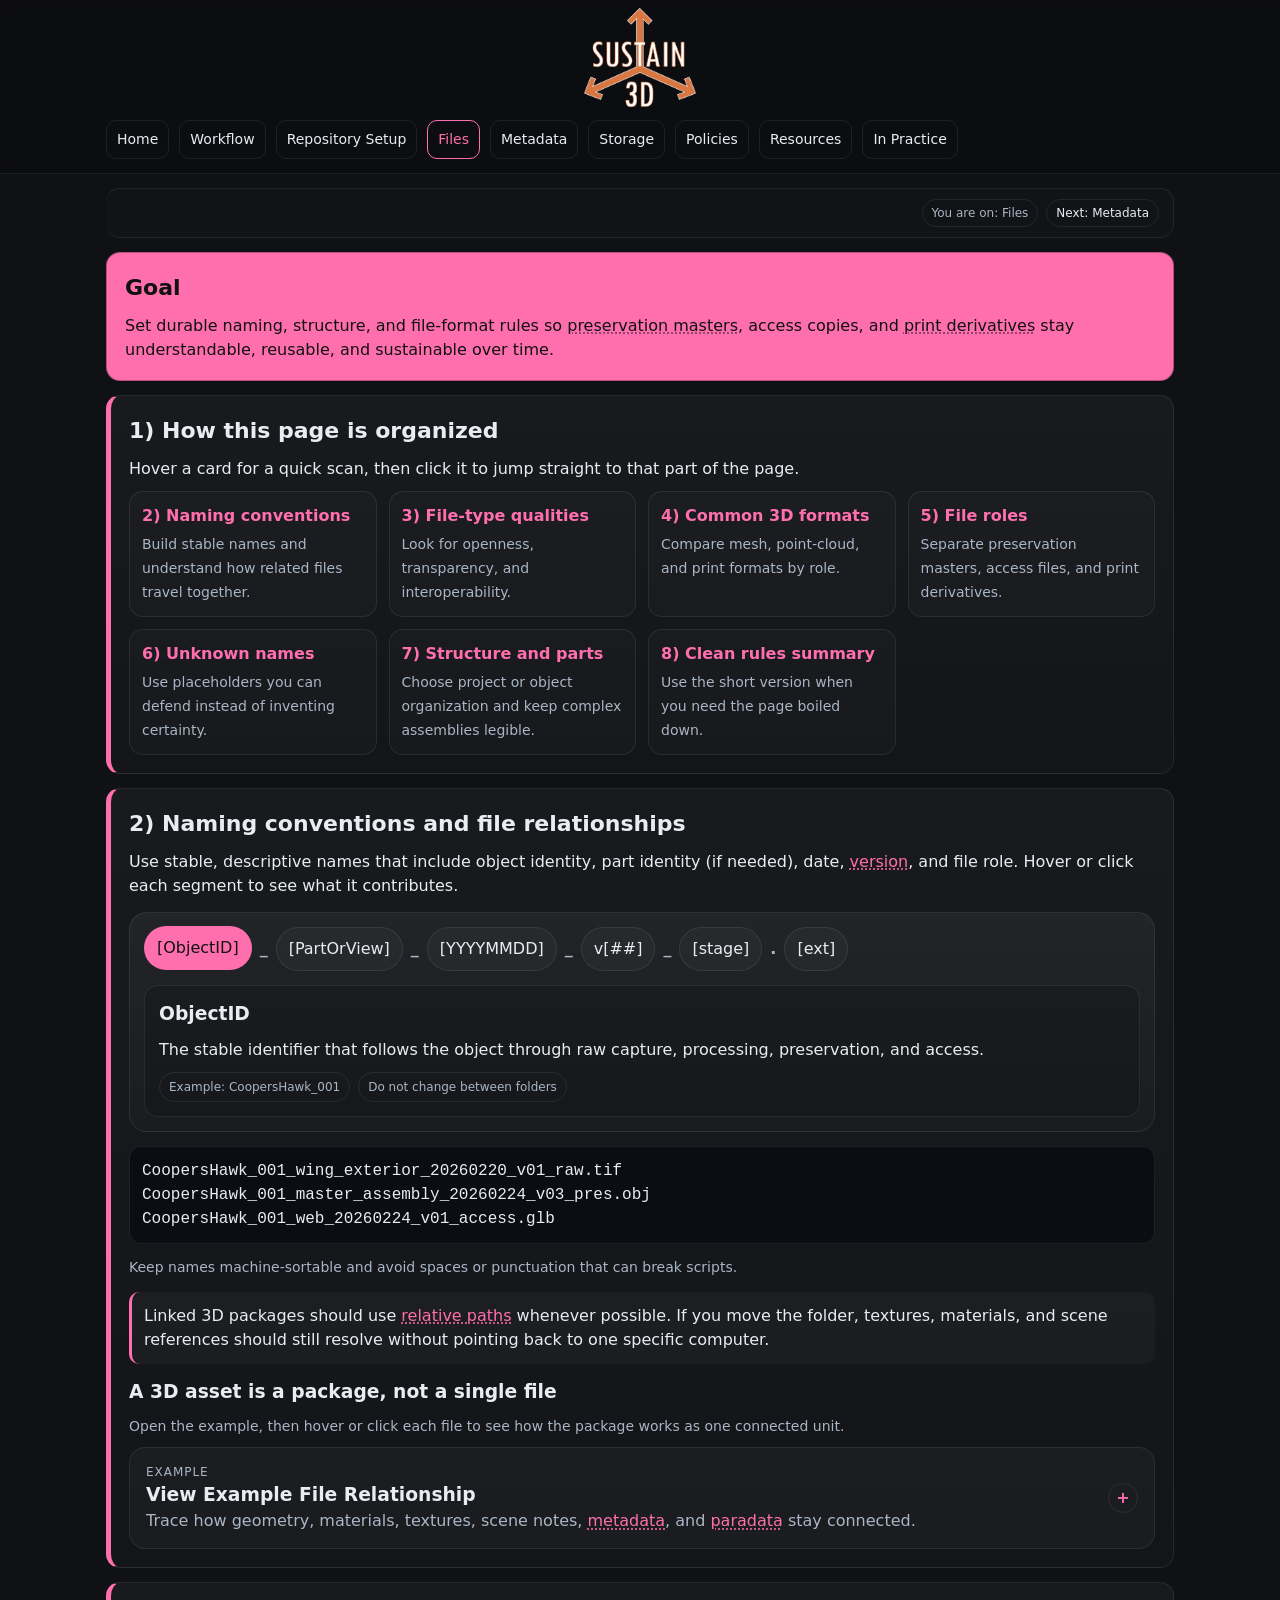
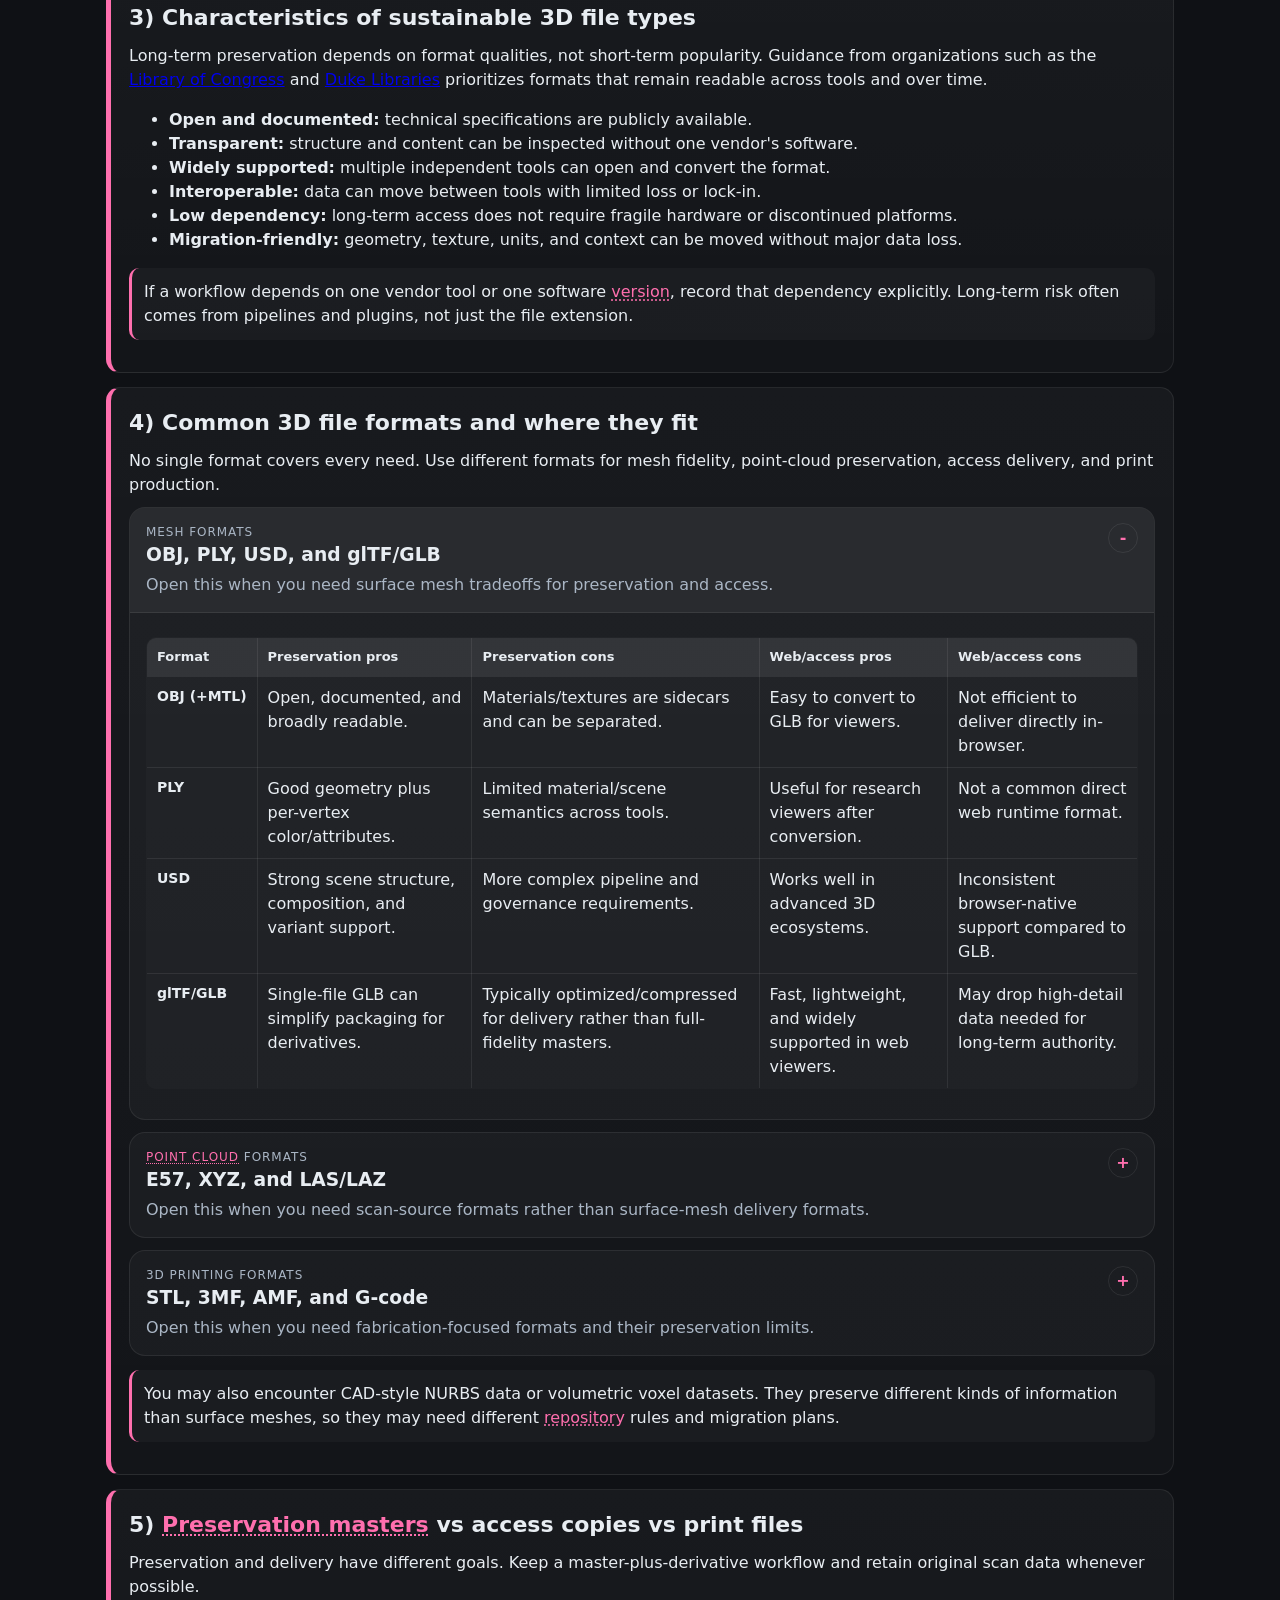
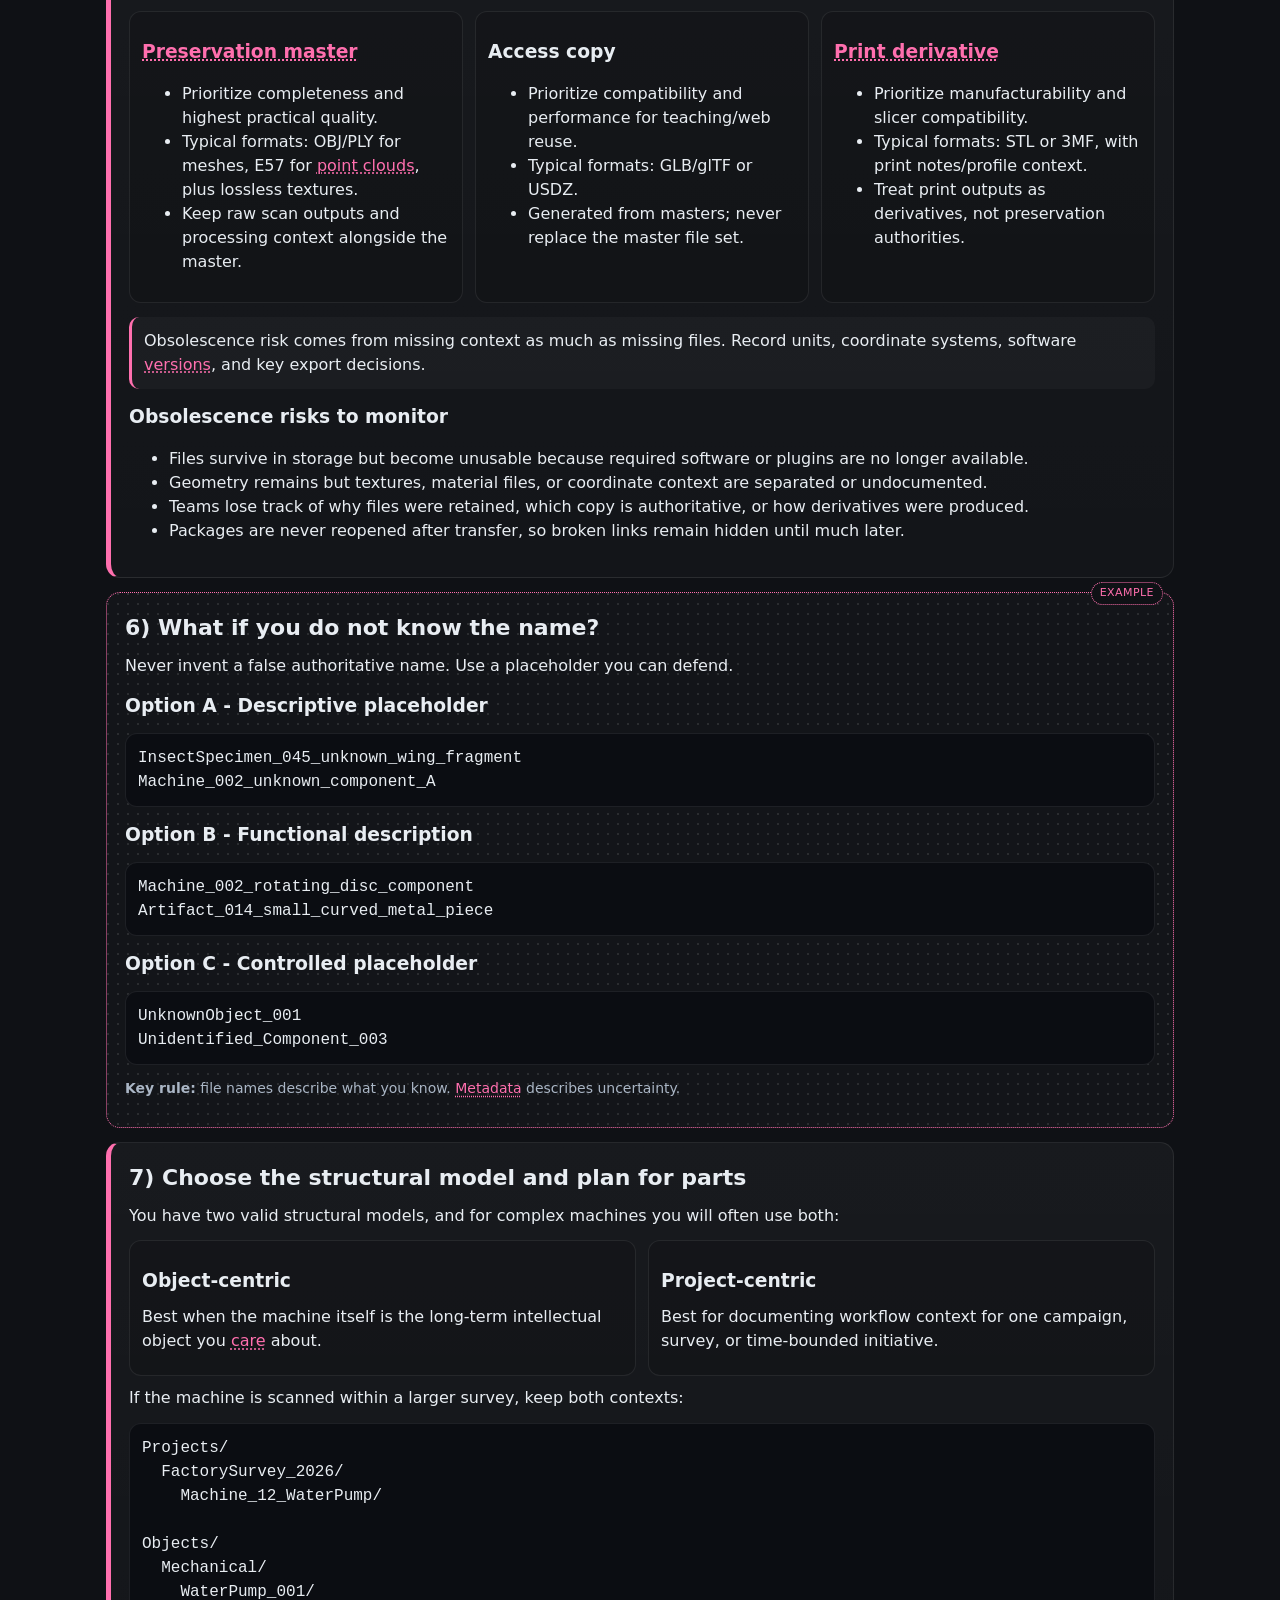
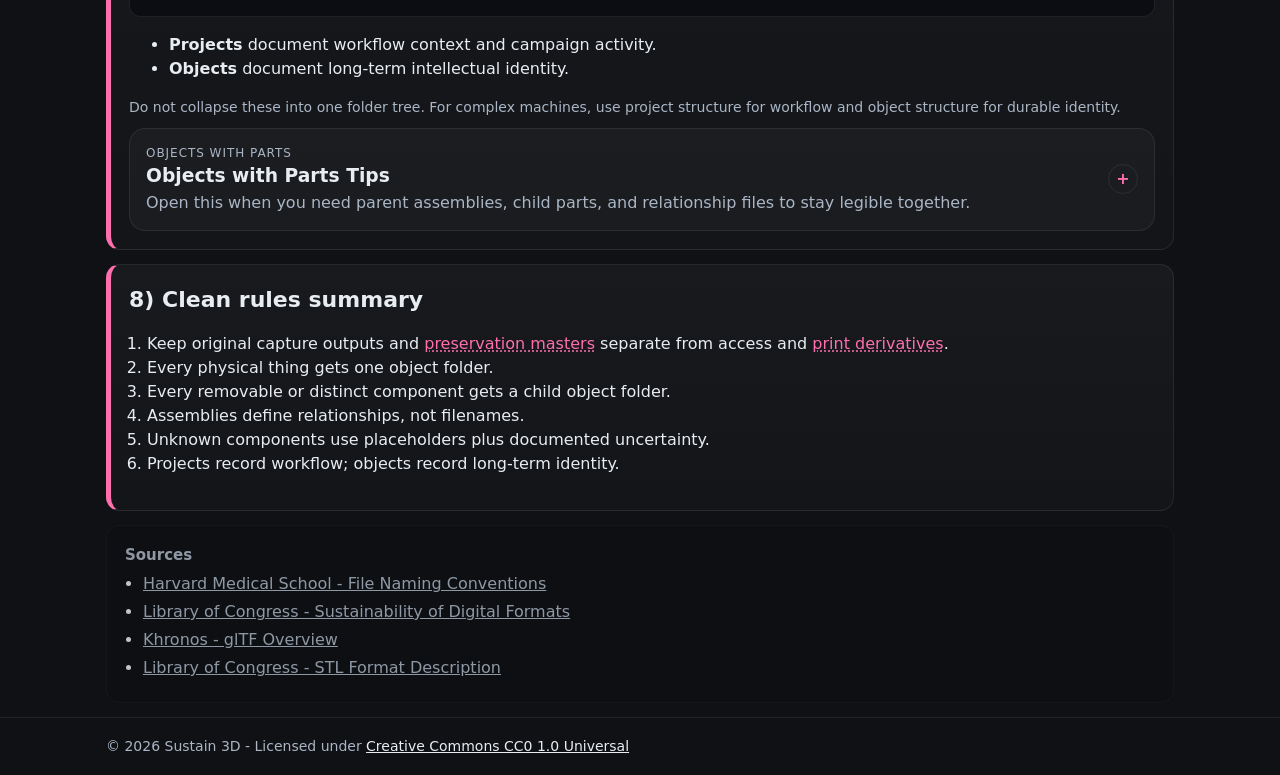
==== docs/files.html @ 25305544 "Add initial docs site, assets, and styles Add an initial documentation site for Sustain 3D under doc" ====
<!doctype html>
<html lang="en">
<head>
  <meta charset="utf-8" />
  <meta name="viewport" content="width=device-width,initial-scale=1" />
  <title>Sustain 3D - Files</title>
  <meta name="description" content="File management practices for sustainable 3D repositories." />
  <link rel="icon" href="./assets/Sustain3d_logoSmall.ico" type="image/x-icon">
  <link rel="stylesheet" href="./css/style.css">
</head>

<body class="page-files">
  <div id="site-header"></div>

  <main class="wrap">
    <section class="card start-here">
      <div class="next">
        <span class="chip">You are on: Files</span>
        <a class="chip chip-link" href="./metadata.html">Next: Metadata</a>
      </div>
    </section>

    <section class="card flow-banner goal-banner">
      <h2>Goal</h2>
      <p>Set durable naming, structure, and file-format rules so preservation masters, access copies, and print derivatives stay understandable, reusable, and sustainable over time.</p>
    </section>

    <section class="card area">
      <h2>1) How this page is organized</h2>
      <p>Hover a card for a quick scan, then click it to jump straight to that part of the page.</p>
      <div class="section-jump-grid">
        <a class="section-jump" href="#naming"><strong>2) Naming conventions</strong><span>Build stable names and understand how related files travel together.</span></a>
        <a class="section-jump" href="#file-types"><strong>3) File-type qualities</strong><span>Look for openness, transparency, and interoperability.</span></a>
        <a class="section-jump" href="#formats"><strong>4) Common 3D formats</strong><span>Compare mesh, point-cloud, and print formats by role.</span></a>
        <a class="section-jump" href="#roles"><strong>5) File roles</strong><span>Separate preservation masters, access files, and print derivatives.</span></a>
        <a class="section-jump" href="#unknown-names"><strong>6) Unknown names</strong><span>Use placeholders you can defend instead of inventing certainty.</span></a>
        <a class="section-jump" href="#project-vs-object"><strong>7) Structure and parts</strong><span>Choose project or object organization and keep complex assemblies legible.</span></a>
        <a class="section-jump" href="#rules"><strong>8) Clean rules summary</strong><span>Use the short version when you need the page boiled down.</span></a>
      </div>
    </section>

    <section class="card area">
      <h2 id="naming">2) Naming conventions and file relationships</h2>
      <p>Use stable, descriptive names that include object identity, part identity (if needed), date, version, and file role. Hover or click each segment to see what it contributes.</p>

      <div class="explainer" data-explainer="filename-pattern">
        <div class="explainer-pattern" aria-label="Interactive file naming pattern">
          <button type="button" class="explainer-token" data-explainer-target="object-id">[ObjectID]</button>
          <span class="explainer-sep">_</span>
          <button type="button" class="explainer-token" data-explainer-target="part-or-view">[PartOrView]</button>
          <span class="explainer-sep">_</span>
          <button type="button" class="explainer-token" data-explainer-target="date-stamp">[YYYYMMDD]</button>
          <span class="explainer-sep">_</span>
          <button type="button" class="explainer-token" data-explainer-target="version-token">v[##]</button>
          <span class="explainer-sep">_</span>
          <button type="button" class="explainer-token" data-explainer-target="stage-token">[stage]</button>
          <span class="explainer-sep">.</span>
          <button type="button" class="explainer-token" data-explainer-target="extension-token">[ext]</button>
        </div>

        <div class="explainer-panels">
          <article class="explainer-panel" data-explainer-panel="object-id">
            <h3>ObjectID</h3>
            <p>The stable identifier that follows the object through raw capture, processing, preservation, and access.</p>
            <div class="explainer-meta">
              <span class="meta-chip">Example: CoopersHawk_001</span>
              <span class="meta-chip">Do not change between folders</span>
            </div>
          </article>
          <article class="explainer-panel" data-explainer-panel="part-or-view">
            <h3>PartOrView</h3>
            <p>Use this slot for a part code, assembly name, or capture/view description so users know what this file actually represents.</p>
            <div class="explainer-meta">
              <span class="meta-chip">Examples: P01_Wing, master_assembly, underside</span>
            </div>
          </article>
          <article class="explainer-panel" data-explainer-panel="date-stamp">
            <h3>YYYYMMDD</h3>
            <p>A machine-sortable date shows when the file version was created and helps distinguish milestones without relying on memory.</p>
            <div class="explainer-meta">
              <span class="meta-chip">Example: 20260224</span>
            </div>
          </article>
          <article class="explainer-panel" data-explainer-panel="version-token">
            <h3>v[##]</h3>
            <p>The version number marks a discrete saved state. Keep the numbering simple and sequential so later files sort in order.</p>
            <div class="explainer-meta">
              <span class="meta-chip">Examples: v01, v02, v03</span>
            </div>
          </article>
          <article class="explainer-panel" data-explainer-panel="stage-token">
            <h3>stage</h3>
            <p>This tells people the file role at a glance: raw capture, preservation master, access copy, print derivative, or another local stage you document.</p>
            <div class="explainer-meta">
              <span class="meta-chip">Examples: raw, pres, access, print</span>
            </div>
          </article>
          <article class="explainer-panel" data-explainer-panel="extension-token">
            <h3>ext</h3>
            <p>The extension names the actual format and signals likely dependencies. It matters because one stage can exist in multiple formats with different preservation value.</p>
            <div class="explainer-meta">
              <span class="meta-chip">Examples: obj, glb, e57, tif</span>
            </div>
          </article>
        </div>
      </div>

      <pre class="codeblock"><code>CoopersHawk_001_wing_exterior_20260220_v01_raw.tif
CoopersHawk_001_master_assembly_20260224_v03_pres.obj
CoopersHawk_001_web_20260224_v01_access.glb
</code></pre>
      <p class="note">Keep names machine-sortable and avoid spaces or punctuation that can break scripts.</p>

      <div class="callout">
        Linked 3D packages should use relative paths whenever possible. If you move the folder, textures, materials, and scene references should still resolve without pointing back to one specific computer.
      </div>

      <h3>A 3D asset is a package, not a single file</h3>
      <p class="note">Open the example, then hover or click each file to see how the package works as one connected unit.</p>

      <details class="reveal-card compact-reveal">
        <summary class="reveal-summary">
          <div>
            <p class="summary-kicker">Example</p>
            <h3>View Example File Relationship</h3>
            <p>Trace how geometry, materials, textures, scene notes, metadata, and paradata stay connected.</p>
          </div>
        </summary>
        <div class="reveal-body">
      <p>The thesis treats 3D data as a compound object. Below are the pieces that may need to travel together:</p>

      <div class="explainer asset-explainer" data-explainer="asset-package">
        <div class="asset-pack" aria-label="Interactive 3D asset package">
          <button type="button" class="asset-piece" data-explainer-target="asset-geometry"><strong>.OBJ</strong><span>Geometry mesh</span></button>
          <button type="button" class="asset-piece" data-explainer-target="asset-textures"><strong>.tiif</strong><span>Texture image</span></button>
          <button type="button" class="asset-piece" data-explainer-target="asset-materials"><strong>.mtl</strong><span>Material links</span></button>
          <button type="button" class="asset-piece" data-explainer-target="asset-scene"><strong>.json</strong><span>Scene or assembly data</span></button>
          <button type="button" class="asset-piece" data-explainer-target="asset-metadata"><strong>Metadata.txt</strong><span>Object metadata</span></button>
          <button type="button" class="asset-piece" data-explainer-target="asset-paradata"><strong>paradata.txt</strong><span>Process notes</span></button>
        </div>

        <div class="explainer-panels">
          <article class="explainer-panel" data-explainer-panel="asset-geometry">
            <h3>Geometry mesh</h3>
            <p><strong>CoopersHawk_001_master_assembly_v03.obj</strong> holds the specimen's form. It is the core file, but it still depends on the rest of the package to represent the model completely.</p>
          </article>
          <article class="explainer-panel" data-explainer-panel="asset-textures">
            <h3>Texture image</h3>
            <p><strong>CoopersHawk_001_feather_diffuse.tif</strong> carries color and surface detail. If it gets separated from the mesh and material file, the model may open with the right shape but the wrong appearance.</p>
          </article>
          <article class="explainer-panel" data-explainer-panel="asset-materials">
            <h3>Material links</h3>
            <p><strong>CoopersHawk_001_master_assembly_v03.mtl</strong> tells software which textures belong on which surfaces and how the geometry should be rendered.</p>
          </article>
          <article class="explainer-panel" data-explainer-panel="asset-scene">
            <h3>Scene or assembly data</h3>
            <p><strong>assembly_relationships.json</strong> records relationships that do not fit neatly inside the mesh itself, such as transforms, part arrangement, or other structural context needed for reuse.</p>
          </article>
          <article class="explainer-panel" data-explainer-panel="asset-metadata">
            <h3>Object metadata</h3>
            <p><strong>CoopersHawk_001_Metadata.txt</strong> identifies the object, describes capture context, and documents which files belong together in the package.</p>
          </article>
          <article class="explainer-panel" data-explainer-panel="asset-paradata">
            <h3>Process notes</h3>
            <p><strong>CoopersHawk_001_paradata.txt</strong> explains the human decisions behind the model, such as filtering, registration, smoothing, decimation, and export choices.</p>
          </article>
        </div>
      </div>

      <pre class="codeblock"><code>CoopersHawk_001_preservation_package/
  geometry/CoopersHawk_001_master_assembly_v03.obj
  materials/CoopersHawk_001_master_assembly_v03.mtl
  textures/CoopersHawk_001_feather_diffuse.tif
  metadata/object_metadata.txt
  metadata/paradata.txt
  assembly/assembly_relationships.json
</code></pre>

      <ul>
        <li>Keep linked sidecars together as one identifiable package.</li>
        <li>Record expected directory structure and dependencies in metadata.</li>
        <li>Reopen the package in a second tool after moving it to confirm links still resolve.</li>
      </ul>
        </div>
      </details>
    </section>

    <section class="card area">
      <h2 id="file-types">3) Characteristics of sustainable 3D file types</h2>
      <p>
        Long-term preservation depends on format qualities, not short-term popularity. Guidance from organizations such as the
        <a href="https://www.loc.gov/preservation/digital/formats/sustain/sustain.shtml" target="_blank" rel="noreferrer">Library of Congress</a>
        and
        <a href="https://library.duke.edu/using/policies/recommended-file-formats-digital-preservation" target="_blank" rel="noreferrer">Duke Libraries</a>
        prioritizes formats that remain readable across tools and over time.
      </p>
      <ul>
        <li><strong>Open and documented:</strong> technical specifications are publicly available.</li>
        <li><strong>Transparent:</strong> structure and content can be inspected without one vendor's software.</li>
        <li><strong>Widely supported:</strong> multiple independent tools can open and convert the format.</li>
        <li><strong>Interoperable:</strong> data can move between tools with limited loss or lock-in.</li>
        <li><strong>Low dependency:</strong> long-term access does not require fragile hardware or discontinued platforms.</li>
        <li><strong>Migration-friendly:</strong> geometry, texture, units, and context can be moved without major data loss.</li>
      </ul>
      <div class="callout">
        If a workflow depends on one vendor tool or one software version, record that dependency explicitly. Long-term risk often comes from pipelines and plugins, not just the file extension.
      </div>
    </section>

    <section class="card area">
      <h2 id="formats">4) Common 3D file formats and where they fit</h2>
      <p>No single format covers every need. Use different formats for mesh fidelity, point-cloud preservation, access delivery, and print production.</p>
      <div class="reveal-stack">
        <details class="reveal-card" open>
          <summary class="reveal-summary">
            <div>
              <p class="summary-kicker">Mesh formats</p>
              <h3>OBJ, PLY, USD, and glTF/GLB</h3>
              <p>Open this when you need surface mesh tradeoffs for preservation and access.</p>
            </div>
          </summary>
          <div class="reveal-body">
            <div class="format-table-wrap">
              <table class="format-table">
                <thead>
                  <tr>
                    <th scope="col">Format</th>
                    <th scope="col">Preservation pros</th>
                    <th scope="col">Preservation cons</th>
                    <th scope="col">Web/access pros</th>
                    <th scope="col">Web/access cons</th>
                  </tr>
                </thead>
                <tbody>
                  <tr>
                    <th scope="row">OBJ (+MTL)</th>
                    <td>Open, documented, and broadly readable.</td>
                    <td>Materials/textures are sidecars and can be separated.</td>
                    <td>Easy to convert to GLB for viewers.</td>
                    <td>Not efficient to deliver directly in-browser.</td>
                  </tr>
                  <tr>
                    <th scope="row">PLY</th>
                    <td>Good geometry plus per-vertex color/attributes.</td>
                    <td>Limited material/scene semantics across tools.</td>
                    <td>Useful for research viewers after conversion.</td>
                    <td>Not a common direct web runtime format.</td>
                  </tr>
                  <tr>
                    <th scope="row">USD</th>
                    <td>Strong scene structure, composition, and variant support.</td>
                    <td>More complex pipeline and governance requirements.</td>
                    <td>Works well in advanced 3D ecosystems.</td>
                    <td>Inconsistent browser-native support compared to GLB.</td>
                  </tr>
                  <tr>
                    <th scope="row">glTF/GLB</th>
                    <td>Single-file GLB can simplify packaging for derivatives.</td>
                    <td>Typically optimized/compressed for delivery rather than full-fidelity masters.</td>
                    <td>Fast, lightweight, and widely supported in web viewers.</td>
                    <td>May drop high-detail data needed for long-term authority.</td>
                  </tr>
                </tbody>
              </table>
            </div>
          </div>
        </details>

        <details class="reveal-card">
          <summary class="reveal-summary">
            <div>
              <p class="summary-kicker">Point cloud formats</p>
              <h3>E57, XYZ, and LAS/LAZ</h3>
              <p>Open this when you need scan-source formats rather than surface-mesh delivery formats.</p>
            </div>
          </summary>
          <div class="reveal-body">
            <div class="format-table-wrap">
              <table class="format-table">
                <thead>
                  <tr>
                    <th scope="col">Format</th>
                    <th scope="col">Preservation pros</th>
                    <th scope="col">Preservation cons</th>
                    <th scope="col">Web/access pros</th>
                    <th scope="col">Web/access cons</th>
                  </tr>
                </thead>
                <tbody>
                  <tr>
                    <th scope="row">E57</th>
                    <td>Open and suited for LiDAR/scan retention with scan metadata.</td>
                    <td>Harder for non-specialist teams to inspect manually.</td>
                    <td>Reliable source for creating web-ready derivatives.</td>
                    <td>Rarely served directly in browser viewers.</td>
                  </tr>
                  <tr>
                    <th scope="row">XYZ</th>
                    <td>Simple, transparent coordinate export.</td>
                    <td>Minimal metadata/context unless documented separately.</td>
                    <td>Easy import path to processing tools.</td>
                    <td>Large plain-text files are heavy for web delivery.</td>
                  </tr>
                  <tr>
                    <th scope="row">LAS/LAZ</th>
                    <td>Standardized point-cloud schema with optional compression (LAZ).</td>
                    <td>Field consistency can vary by producer workflow.</td>
                    <td>Common input for tiled/streamed point-cloud services.</td>
                    <td>Often requires preprocessing before public viewing.</td>
                  </tr>
                </tbody>
              </table>
            </div>
          </div>
        </details>

        <details class="reveal-card">
          <summary class="reveal-summary">
            <div>
              <p class="summary-kicker">3D printing formats</p>
              <h3>STL, 3MF, AMF, and G-code</h3>
              <p>Open this when you need fabrication-focused formats and their preservation limits.</p>
            </div>
          </summary>
          <div class="reveal-body">
            <div class="format-table-wrap">
              <table class="format-table">
                <thead>
                  <tr>
                    <th scope="col">Format</th>
                    <th scope="col">Preservation pros</th>
                    <th scope="col">Preservation cons</th>
                    <th scope="col">Web/access pros</th>
                    <th scope="col">Web/access cons</th>
                  </tr>
                </thead>
                <tbody>
                  <tr>
                    <th scope="row">STL</th>
                    <td>Very widely supported for fabrication workflows.</td>
                    <td>Geometry only (no color, units, materials, or provenance).</td>
                    <td>Easy to preview after conversion in many tools.</td>
                    <td>Weak direct web accessibility and no rich context.</td>
                  </tr>
                  <tr>
                    <th scope="row">3MF</th>
                    <td>Package can include units, materials, and print settings.</td>
                    <td>Preservation quality depends on slicer/vendor feature compatibility.</td>
                    <td>Better contextual print data than STL.</td>
                    <td>Not a standard browser delivery format.</td>
                  </tr>
                  <tr>
                    <th scope="row">AMF</th>
                    <td>Designed to represent richer print semantics than STL.</td>
                    <td>Lower real-world adoption and tool support.</td>
                    <td>Can preserve more manufacturing context when supported.</td>
                    <td>Limited interoperability for public access workflows.</td>
                  </tr>
                  <tr>
                    <th scope="row">G-code</th>
                    <td>Captures machine-ready print instructions for specific jobs.</td>
                    <td>Device/profile dependent and not a reusable master geometry format.</td>
                    <td>Useful for documenting print execution.</td>
                    <td>Not suitable as a general public 3D access format.</td>
                  </tr>
                </tbody>
              </table>
            </div>
          </div>
        </details>
      </div>

      <div class="callout">
        You may also encounter CAD-style NURBS data or volumetric voxel datasets. They preserve different kinds of information than surface meshes, so they may need different repository rules and migration plans.
      </div>
    </section>

    <section class="card area">
      <h2 id="roles">5) Preservation masters vs access copies vs print files</h2>
      <p>Preservation and delivery have different goals. Keep a master-plus-derivative workflow and retain original scan data whenever possible.</p>
      <div class="tier">
        <article class="tier-col">
          <h3>Preservation master</h3>
          <ul>
            <li>Prioritize completeness and highest practical quality.</li>
            <li>Typical formats: OBJ/PLY for meshes, E57 for point clouds, plus lossless textures.</li>
            <li>Keep raw scan outputs and processing context alongside the master.</li>
          </ul>
        </article>
        <article class="tier-col">
          <h3>Access copy</h3>
          <ul>
            <li>Prioritize compatibility and performance for teaching/web reuse.</li>
            <li>Typical formats: GLB/glTF or USDZ.</li>
            <li>Generated from masters; never replace the master file set.</li>
          </ul>
        </article>
        <article class="tier-col">
          <h3>Print derivative</h3>
          <ul>
            <li>Prioritize manufacturability and slicer compatibility.</li>
            <li>Typical formats: STL or 3MF, with print notes/profile context.</li>
            <li>Treat print outputs as derivatives, not preservation authorities.</li>
          </ul>
        </article>
      </div>
      <div class="callout">
        Obsolescence risk comes from missing context as much as missing files. Record units, coordinate systems, software versions, and key export decisions.
      </div>
      <h3>Obsolescence risks to monitor</h3>
      <ul>
        <li>Files survive in storage but become unusable because required software or plugins are no longer available.</li>
        <li>Geometry remains but textures, material files, or coordinate context are separated or undocumented.</li>
        <li>Teams lose track of why files were retained, which copy is authoritative, or how derivatives were produced.</li>
        <li>Packages are never reopened after transfer, so broken links remain hidden until much later.</li>
      </ul>
    </section>

    <section class="card area example-box">
      <h2 id="unknown-names">6) What if you do not know the name?</h2>
      <p>Never invent a false authoritative name. Use a placeholder you can defend.</p>
      <h3>Option A - Descriptive placeholder</h3>
      <pre class="codeblock"><code>InsectSpecimen_045_unknown_wing_fragment
Machine_002_unknown_component_A
</code></pre>
      <h3>Option B - Functional description</h3>
      <pre class="codeblock"><code>Machine_002_rotating_disc_component
Artifact_014_small_curved_metal_piece
</code></pre>
      <h3>Option C - Controlled placeholder</h3>
      <pre class="codeblock"><code>UnknownObject_001
Unidentified_Component_003
</code></pre>
      <p class="note"><strong>Key rule:</strong> file names describe what you know. Metadata describes uncertainty.</p>
    </section>

    <section class="card area" id="project-vs-object">
      <h2>7) Choose the structural model and plan for parts</h2>
      <p>You have two valid structural models, and for complex machines you will often use both:</p>
      <div class="tier">
        <article class="tier-col">
          <h3>Object-centric</h3>
          <p>Best when the machine itself is the long-term intellectual object you care about.</p>
        </article>
        <article class="tier-col">
          <h3>Project-centric</h3>
          <p>Best for documenting workflow context for one campaign, survey, or time-bounded initiative.</p>
        </article>
      </div>
      <p>If the machine is scanned within a larger survey, keep both contexts:</p>
      <pre class="codeblock"><code>Projects/
  FactorySurvey_2026/
    Machine_12_WaterPump/

Objects/
  Mechanical/
    WaterPump_001/
</code></pre>
      <ul>
        <li><strong>Projects</strong> document workflow context and campaign activity.</li>
        <li><strong>Objects</strong> document long-term intellectual identity.</li>
      </ul>
      <p class="note">Do not collapse these into one folder tree. For complex machines, use project structure for workflow and object structure for durable identity.</p>

      <details class="reveal-card compact-reveal" id="object-parts">
        <summary class="reveal-summary">
          <div>
            <p class="summary-kicker">Objects with parts</p>
            <h3>Objects with Parts Tips</h3>
            <p>Open this when you need parent assemblies, child parts, and relationship files to stay legible together.</p>
          </div>
        </summary>
        <div class="reveal-body">
          <p>If the machine is the intellectual "thing" you care about long-term, keep it as a parent object with child parts.</p>
          <pre class="codeblock"><code>Objects/
  Mechanical/
    WaterPump_001/
      assembly/
        WaterPump_001_master_assembly_v01.pres.obj
        assembly_metadata.txt
      parts/
        WP001_P01_Impeller/
        WP001_P02_Housing/
        WP001_P03_Shaft/
      documentation/
        metadata.txt
        paradata.txt
        rights_and_access.txt
</code></pre>
          <h3>Naming convention for parts</h3>
          <p>Use a consistent part code:</p>
          <pre class="codeblock"><code>WaterPump_001_P01_Impeller
WaterPump_001_P02_Housing
</code></pre>
          <p>Pattern: <code>[ParentID]_P[##]_[PartName]</code></p>
          <div class="explainer compact-explainer" data-explainer="part-pattern">
            <div class="explainer-pattern" aria-label="Interactive part naming pattern">
              <button type="button" class="explainer-token" data-explainer-target="parent-id">[ParentID]</button>
              <span class="explainer-sep">_</span>
              <button type="button" class="explainer-token" data-explainer-target="part-number">P[##]</button>
              <span class="explainer-sep">_</span>
              <button type="button" class="explainer-token" data-explainer-target="part-name">[PartName]</button>
            </div>
            <div class="explainer-panels">
              <article class="explainer-panel" data-explainer-panel="parent-id">
                <h3>ParentID</h3>
                <p>Keeps every part visibly attached to its parent object so the relationship survives outside the folder tree.</p>
              </article>
              <article class="explainer-panel" data-explainer-panel="part-number">
                <h3>P[##]</h3>
                <p>A sequential code works well when physical or assembly order matters and helps machines sort parts correctly.</p>
              </article>
              <article class="explainer-panel" data-explainer-panel="part-name">
                <h3>PartName</h3>
                <p>Use a human-readable label for quick recognition. Keep it descriptive enough that people can identify the component without opening the file.</p>
              </article>
            </div>
          </div>
          <ul>
            <li>If order matters physically, use sequential numbering.</li>
            <li>If order does not matter, use functional labels.</li>
          </ul>

          <h3>Representing how parts fit together</h3>
          <p>File structure alone is not enough. You need structural hierarchy, assembly metadata, and relationship documentation.</p>
          <h4>A) Assembly folder in parent object</h4>
          <pre class="codeblock"><code>assembly/
  WaterPump_001_master_assembly_v01.pres.obj
  assembly_relationships.json
</code></pre>
          <h4>B) Relationship metadata (recommended)</h4>
          <pre class="codeblock"><code>{
  "parent_object": "WaterPump_001",
  "parts": [
    {
      "id": "WP001_P01_Impeller",
      "connects_to": "WP001_P03_Shaft",
      "connection_type": "rotational_fit",
      "alignment_reference": "central_axis"
    },
    {
      "id": "WP001_P02_Housing",
      "contains": "WP001_P01_Impeller",
      "connection_type": "enclosure"
    }
  ]
}
</code></pre>
          <h4>C) Cross-reference inside each part metadata</h4>
          <pre class="codeblock"><code>parent_object: WaterPump_001
part_number: P01
assembly_position: internal rotating component
fits_with: WP001_P03_Shaft
</code></pre>
          <p class="note">This creates bidirectional traceability between parent assembly records and child part records.</p>
        </div>
      </details>
    </section>

    <section class="card area">
      <h2 id="rules">8) Clean rules summary</h2>
      <ol class="steps">
        <li>Keep original capture outputs and preservation masters separate from access and print derivatives.</li>
        <li>Every physical thing gets one object folder.</li>
        <li>Every removable or distinct component gets a child object folder.</li>
        <li>Assemblies define relationships, not filenames.</li>
        <li>Unknown components use placeholders plus documented uncertainty.</li>
        <li>Projects record workflow; objects record long-term identity.</li>
      </ol>
    </section>
  </main>

  <div id="site-footer"></div>
  <script src="./js/loadHeader.js"></script>
</body>
</html>
---- docs/css/style.css ----
:root {
  --bg: #0f1115;
  --card: #151a22;
  --text: #e8edf2;
  --muted: #aab6c5;
  --accent: #ff8a3d;
  --border: rgba(255,255,255,.08);

  --home: #d97742;
  --workflow: #ffd166;
  --repo: #9b7bff;
  --files: #ff6fae;
  --metadata: #4ea8de;
  --storage: #66d19e;
  --policies: #ff6b6b;
  --resources: #b8895a;
  --practice: #c8c2b2;
}

html { scroll-behavior: smooth; }

* { box-sizing: border-box; }

[id] { scroll-margin-top: 110px; }

body {
  margin: 0;
  font-family: system-ui, -apple-system, Segoe UI, Roboto, Arial, sans-serif;
  background: var(--bg);
  color: var(--text);
  line-height: 1.5;
}

.wrap { max-width: 1100px; margin: 0 auto; padding: 0 16px; }

header {
  border-bottom: 1px solid var(--border);
  background: rgba(0,0,0,.2);
  position: sticky;
  top: 0;
  backdrop-filter: blur(8px);
  z-index: 30;
}

.header-row { display: flex; gap: 14px; align-items: center; justify-content: center; padding: 8px 0 4px; }
.brand-home { display: inline-flex; align-items: center; line-height: 0; text-decoration: none; }
.logo { height: clamp(72px, 9vw, 108px); width: auto; max-width: 100%; object-fit: contain; display: block; }
h1 { margin: 0; font-size: 20px; }
header h1 { color: #fff; }
header p { margin: 2px 0 0; color: #d5dde7; font-size: 14px; }

nav { display: flex; flex-wrap: wrap; gap: 10px; padding: 0 0 14px; }
nav a {
  color: var(--text);
  text-decoration: none;
  padding: 8px 10px;
  border: 1px solid var(--border);
  border-radius: 10px;
  font-size: 14px;
}
nav a:hover { border-color: rgba(255,255,255,.26); }
nav a[aria-current="page"] {
  border-color: var(--page-accent, var(--accent));
  color: var(--page-accent, var(--accent));
}

main { padding: 18px 0 40px; }
.card {
  background: var(--card);
  border: 1px solid var(--border);
  border-radius: 14px;
  padding: 18px;
  margin: 14px 0;
}

h2 { margin: 0 0 10px; font-size: 22px; }
h3 { margin: 14px 0 8px; }
h4 { margin: 0 0 8px; font-size: 15px; color: var(--page-accent, var(--accent)); }
p { margin: 10px 0; color: var(--text); }
.note { color: var(--muted); font-size: 14px; }

.callout {
  margin: 14px 0;
  padding: 12px;
  border-left: 3px solid var(--page-accent, var(--accent));
  background: rgba(255,255,255,.03);
  border-radius: 10px;
}

.btn {
  display: inline-flex;
  align-items: center;
  justify-content: center;
  margin-left: 10px;
  background: var(--page-accent, var(--accent));
  color: #111;
  border: 1px solid transparent;
  text-decoration: none;
  padding: 8px 12px;
  border-radius: 10px;
  font-weight: 600;
  cursor: pointer;
}

.btn.secondary {
  background: transparent;
  color: var(--text);
  border-color: var(--border);
}

.grid {
  display: grid;
  grid-template-columns: repeat(auto-fit, minmax(220px, 1fr));
  gap: 12px;
  list-style: none;
  padding: 0;
  margin: 0;
}

.grid li,
.grid > div {
  border: 1px solid var(--border);
  border-radius: 12px;
  padding: 12px;
}

.steps { padding-left: 18px; }

.codeblock {
  overflow: auto;
  background: #0b0d12;
  border: 1px solid var(--border);
  border-radius: 12px;
  padding: 12px;
}

code { font-family: ui-monospace, SFMono-Regular, Menlo, Consolas, monospace; }

.tier {
  display: grid;
  grid-template-columns: repeat(auto-fit, minmax(220px, 1fr));
  gap: 12px;
  margin-top: 12px;
}

.tier-col {
  border: 1px solid var(--border);
  border-radius: 12px;
  padding: 12px;
  background: rgba(0,0,0,.12);
}

footer {
  border-top: 1px solid var(--border);
  padding: 18px 0;
  color: var(--muted);
  font-size: 14px;
}

footer a {
  color: var(--text);
}

.start-here {
  display: flex;
  align-items: center;
  justify-content: flex-end;
  gap: 8px;
  padding: 10px 14px;
  border-left: 0;
  background: rgba(255,255,255,.01);
}

.start-here .kicker {
  color: var(--muted);
  font-size: 13px;
  margin: 0 0 6px;
}

.start-here p,
.start-here .kicker { display: none; }

.start-here .next {
  display: flex;
  align-items: center;
  gap: 8px;
  flex-wrap: wrap;
  justify-content: flex-end;
  width: 100%;
}

.start-here .chip {
  border: 1px solid var(--border);
  padding: 4px 9px;
  border-radius: 999px;
  color: var(--muted);
  font-size: 12px;
  white-space: nowrap;
}

.start-here .chip-link {
  color: var(--text);
  text-decoration: none;
}

.start-here .chip-link:hover { border-color: rgba(255,255,255,.26); }

.start-here .btn { margin-left: 0; white-space: nowrap; }

.flow-banner { margin-top: 4px; }
.flow-banner p { margin: 0; }

.flow-steps {
  display: flex;
  flex-wrap: wrap;
  gap: 8px;
  margin-top: 10px;
}

.flow-steps span {
  border: 1px solid var(--border);
  border-radius: 999px;
  padding: 5px 10px;
  color: var(--muted);
  font-size: 13px;
}

.area {
  border-left: 5px solid var(--page-accent, var(--accent));
  background: linear-gradient(180deg, rgba(255,255,255,.04), rgba(255,255,255,.02));
}

.area h2 { margin-top: 0; }

.format-table-wrap {
  overflow-x: auto;
  margin: 8px 0 14px;
}

.format-table {
  width: 100%;
  min-width: 860px;
  border-collapse: collapse;
  border: 1px solid var(--border);
  border-radius: 10px;
  overflow: hidden;
  background: rgba(255,255,255,.02);
}

.format-table th,
.format-table td {
  border: 1px solid var(--border);
  padding: 9px 10px;
  vertical-align: top;
  text-align: left;
}

.format-table thead th {
  background: rgba(255,255,255,.08);
  color: var(--text);
  font-size: 13px;
}

.format-table tbody th {
  white-space: nowrap;
  font-size: 14px;
}

.supporting {
  opacity: .94;
  border-style: dashed;
}

.template-kit {
  border: 2px dashed var(--page-accent, var(--accent));
  background: repeating-linear-gradient(
    135deg,
    rgba(255,255,255,.04),
    rgba(255,255,255,.04) 6px,
    rgba(255,255,255,.02) 6px,
    rgba(255,255,255,.02) 12px
  );
  position: relative;
}

.template-kit::before {
  content: "Template";
  position: absolute;
  top: -11px;
  right: 10px;
  padding: 2px 8px;
  border-radius: 999px;
  border: 1px dashed var(--page-accent, var(--accent));
  color: var(--page-accent, var(--accent));
  background: var(--bg);
  font-size: 11px;
  letter-spacing: .04em;
  text-transform: uppercase;
}

.example-box {
  border: 1px dotted var(--page-accent, var(--accent));
  position: relative;
  background:
    radial-gradient(circle at 1px 1px, rgba(255,255,255,.10) 1px, transparent 1px) 0 0 / 10px 10px,
    rgba(255,255,255,.02);
}

.example-box::before {
  content: "Example";
  position: absolute;
  top: -11px;
  right: 10px;
  padding: 2px 8px;
  border-radius: 999px;
  border: 1px dotted var(--page-accent, var(--accent));
  color: var(--page-accent, var(--accent));
  background: var(--bg);
  font-size: 11px;
  letter-spacing: .04em;
  text-transform: uppercase;
}

.template-actions { display: flex; gap: 10px; flex-wrap: wrap; margin: 8px 0 10px; }
.template-actions .btn { margin-left: 0; }

.section-jump-grid {
  display: grid;
  grid-template-columns: repeat(auto-fit, minmax(220px, 1fr));
  gap: 12px;
}

.section-jump {
  display: block;
  border: 1px solid var(--border);
  border-radius: 14px;
  padding: 12px;
  background: rgba(255,255,255,.02);
  color: var(--text);
  text-decoration: none;
  transition: transform .18s ease, border-color .18s ease, background .18s ease;
}

.section-jump:hover,
.section-jump:focus-visible {
  transform: translateY(-2px);
  border-color: var(--page-accent, var(--accent));
  background: rgba(255,255,255,.06);
}

.section-jump strong {
  display: block;
  margin-bottom: 4px;
  color: var(--page-accent, var(--accent));
}

.section-jump span {
  color: var(--muted);
  font-size: 14px;
}

.workflow-track {
  display: grid;
  grid-template-columns: repeat(5, minmax(0, 1fr));
  gap: 10px;
}

.track-step {
  border-radius: 12px;
  padding: 12px;
  border: 1px solid var(--border);
  background: rgba(255,255,255,.02);
  min-height: 96px;
}

.track-step strong { display: block; font-size: 16px; margin-bottom: 4px; }
.track-step a { color: var(--text); text-decoration: none; display: block; }
.track-step a:hover strong { text-decoration: underline; }

.track-0 { border-left: 5px solid var(--repo); }
.track-1 { border-left: 5px solid var(--files); }
.track-2 { border-left: 5px solid var(--metadata); }
.track-3 { border-left: 5px solid var(--storage); }
.track-4 { border-left: 5px solid var(--policies); }

.track-0 strong { color: var(--repo); }
.track-1 strong { color: var(--files); }
.track-2 strong { color: var(--metadata); }
.track-3 strong { color: var(--storage); }
.track-4 strong { color: var(--policies); }

.checklist-block {
  border: 1px solid var(--border);
  border-radius: 12px;
  padding: 12px;
  margin-bottom: 10px;
}

.checklist-block h3 { margin-top: 0; }

.task-list {
  list-style: none;
  padding: 0;
  margin: 0;
}

.task-list li {
  margin: 8px 0;
  border: 1px solid var(--border);
  border-radius: 8px;
  padding: 8px;
  background: rgba(255,255,255,.02);
}

.task-list input[type="checkbox"] {
  margin-right: 8px;
  accent-color: var(--page-accent, var(--accent));
}

.outcome {
  border: 1px solid var(--border);
  border-left: 4px solid var(--page-accent, var(--accent));
  border-radius: 10px;
  padding: 10px;
  margin-top: 10px;
  background: rgba(255,255,255,.02);
}

.goal-banner {
  border: 1px solid rgba(0,0,0,.28);
  background: var(--page-accent, var(--accent));
  color: #111;
}

.goal-banner h1,
.goal-banner h2,
.goal-banner p,
.goal-banner .note,
.goal-banner code {
  color: #111;
}

.goal-banner .note { opacity: .86; }

.goal-banner a {
  color: #111;
  text-decoration-color: rgba(17,17,17,.6);
}

.goal-banner a:hover,
.goal-banner a:focus-visible {
  color: #fff;
  text-decoration-color: #fff;
}

.goal-banner .btn {
  background: #111;
  color: #fff;
  border-color: #111;
}

.goal-banner .btn.secondary {
  background: transparent;
  color: #111;
  border-color: rgba(0,0,0,.45);
}

.audience-grid {
  display: grid;
  grid-template-columns: repeat(4, minmax(0, 1fr));
  gap: 12px;
  list-style: none;
  padding: 0;
  margin: 0;
}

.audience-grid li {
  border: 1px solid var(--border);
  border-radius: 12px;
  padding: 12px;
}

.step-grid {
  display: grid;
  grid-template-columns: repeat(4, minmax(0, 1fr));
  gap: 12px;
}

.step-grid article {
  border: 1px solid var(--border);
  border-radius: 12px;
  padding: 12px;
}

.workflow-guide {
  display: grid;
  gap: 10px;
}

.workflow-guide article {
  border: 1px solid var(--border);
  border-radius: 12px;
  padding: 12px;
  background: rgba(255,255,255,.02);
}

.workflow-guide strong {
  display: block;
  color: var(--page-accent, var(--accent));
  margin-bottom: 5px;
}

.resource-groups {
  display: grid;
  grid-template-columns: repeat(auto-fit, minmax(250px, 1fr));
  gap: 12px;
}

.resource-group {
  border: 1px solid var(--border);
  border-radius: 12px;
  padding: 12px;
  background: rgba(0,0,0,.12);
}

.resource-group h3 { margin-top: 0; }
.resource-group ul { margin: 0; padding-left: 18px; }

.glossary { display: grid; grid-template-columns: 1fr; gap: 10px; }

.term {
  border: 1px solid var(--border);
  border-radius: 10px;
  padding: 10px 12px;
  background: rgba(255,255,255,.02);
}

.term strong { color: var(--page-accent, var(--accent)); }
.term:target {
  border-color: var(--page-accent, var(--accent));
  background: rgba(255,255,255,.07);
}

.glossary-link {
  color: var(--page-accent, var(--accent));
  text-decoration: underline dotted;
  text-underline-offset: 2px;
}

.sources-lowkey {
  border-style: dotted;
  background: rgba(0,0,0,.08);
  opacity: .82;
}

.sources-lowkey h2 {
  margin-bottom: 6px;
  color: var(--muted);
  font-size: 15px;
}

.sources-lowkey ul {
  margin: 0;
  padding-left: 18px;
}

.sources-lowkey li { margin: 4px 0; }
.sources-lowkey a { color: var(--muted); }
.sources-lowkey a:hover { color: var(--text); }

.explainer {
  margin: 14px 0;
  border: 1px solid var(--border);
  border-radius: 18px;
  padding: 14px;
  background: linear-gradient(180deg, rgba(255,255,255,.05), rgba(255,255,255,.02));
}

.explainer-pattern {
  display: flex;
  flex-wrap: wrap;
  gap: 8px;
  align-items: center;
}

.explainer-token,
.asset-piece,
.tree-node,
.doc-field,
.window-tab,
.json-field {
  font: inherit;
}

.explainer-token,
.asset-piece {
  appearance: none;
  border: 1px solid var(--border);
  background: rgba(255,255,255,.03);
  color: var(--text);
  border-radius: 999px;
  padding: 9px 12px;
  cursor: pointer;
  transition: background .18s ease, border-color .18s ease, color .18s ease, transform .18s ease;
}

.explainer-token:hover,
.explainer-token:focus-visible,
.explainer-token.is-active,
.asset-piece:hover,
.asset-piece:focus-visible,
.asset-piece.is-active {
  background: var(--page-accent, var(--accent));
  border-color: transparent;
  color: #111;
  transform: translateY(-1px);
}

.explainer-sep {
  color: var(--muted);
  font-weight: 700;
}

.explainer-panels {
  margin-top: 14px;
}

.explainer-panel {
  border: 1px solid var(--border);
  border-radius: 14px;
  padding: 14px;
  background: rgba(0,0,0,.16);
}

.explainer-panel[hidden] {
  display: none;
}

.explainer-panel h3 {
  margin-top: 0;
}

.explainer-meta {
  display: flex;
  flex-wrap: wrap;
  gap: 8px;
  margin-top: 10px;
}

.meta-chip {
  border-radius: 999px;
  padding: 5px 9px;
  font-size: 12px;
  border: 1px solid var(--border);
  color: var(--muted);
}

.asset-pack {
  display: grid;
  grid-template-columns: repeat(auto-fit, minmax(140px, 1fr));
  gap: 10px;
}

.asset-piece {
  border-radius: 16px;
  text-align: left;
  min-height: 88px;
  display: flex;
  flex-direction: column;
  justify-content: flex-end;
  align-items: flex-start;
  gap: 4px;
  font-weight: 600;
}

.asset-piece strong {
  display: block;
  font-size: 16px;
}

.asset-piece span {
  font-size: 13px;
  font-weight: 500;
  color: inherit;
  opacity: .92;
}

.asset-piece.pip-0,
.reveal-card.pip-0 {
  --section-accent: var(--repo);
  --section-soft: rgba(155,123,255,.16);
  --section-contrast: #fff;
}

.asset-piece.pip-1,
.reveal-card.pip-1 {
  --section-accent: var(--files);
  --section-soft: rgba(255,111,174,.16);
  --section-contrast: #111;
}

.asset-piece.pip-2,
.reveal-card.pip-2 {
  --section-accent: var(--metadata);
  --section-soft: rgba(78,168,222,.16);
  --section-contrast: #111;
}

.asset-piece.pip-3,
.reveal-card.pip-3 {
  --section-accent: var(--storage);
  --section-soft: rgba(102,209,158,.16);
  --section-contrast: #111;
}

.asset-piece.pip-4,
.reveal-card.pip-4 {
  --section-accent: var(--workflow);
  --section-soft: rgba(255,209,102,.18);
  --section-contrast: #111;
}

.asset-piece[class*="pip-"] {
  background: var(--section-soft);
  border-color: rgba(255,255,255,.1);
  color: var(--section-accent);
}

.asset-piece[class*="pip-"]:hover,
.asset-piece[class*="pip-"]:focus-visible,
.asset-piece[class*="pip-"].is-active {
  background: var(--section-accent);
  border-color: transparent;
  color: var(--section-contrast);
  transform: translateY(-3px);
}

.compact-reveal .reveal-summary {
  align-items: center;
}

.compact-reveal .reveal-summary h3 {
  margin: 0;
}

.reveal-card[class*="pip-"] {
  border-left: 5px solid var(--section-accent, var(--page-accent, var(--accent)));
  background: linear-gradient(180deg, var(--section-soft), rgba(255,255,255,.02));
}

.reveal-card[class*="pip-"] .summary-kicker,
.reveal-card[class*="pip-"] h4,
.reveal-card[class*="pip-"] .reveal-summary::after {
  color: var(--section-accent, var(--page-accent, var(--accent)));
}

.reveal-card[class*="pip-"] .callout,
.reveal-card[class*="pip-"] .outcome {
  border-left-color: var(--section-accent, var(--page-accent, var(--accent)));
}

.reveal-card[class*="pip-"][open] .reveal-summary {
  background: var(--section-soft);
}

.pip-detail-grid {
  display: grid;
  grid-template-columns: repeat(2, minmax(0, 1fr));
  gap: 14px;
}

.pip-folder-pane {
  display: grid;
  gap: 12px;
}

.pip-folder-pane .codeblock {
  margin: 0;
}

.pip-tier {
  margin-top: 0;
}

.handoff-items {
  display: flex;
  flex-wrap: wrap;
  gap: 8px;
  margin-top: 10px;
}

.code-chip {
  display: inline-flex;
  align-items: center;
  border: 1px solid var(--border);
  border-radius: 999px;
  padding: 6px 10px;
  background: rgba(255,255,255,.04);
}

.pip-spotlight {
  animation: pipSpotlight 1.15s ease;
}

@keyframes pipSpotlight {
  0% {
    transform: translateY(0);
    box-shadow: 0 0 0 0 rgba(255,255,255,0);
  }
  35% {
    transform: translateY(-6px);
    box-shadow: 0 0 0 2px var(--section-accent, var(--page-accent, var(--accent)));
  }
  100% {
    transform: translateY(0);
    box-shadow: 0 0 0 0 rgba(255,255,255,0);
  }
}

.compact-explainer {
  margin-top: 10px;
}

.window-shell {
  overflow: hidden;
  border: 1px solid var(--border);
  border-radius: 18px;
  background: #0b0d12;
  margin: 14px 0;
}

.window-bar {
  display: flex;
  align-items: center;
  gap: 12px;
  padding: 12px 14px;
  border-bottom: 1px solid var(--border);
  background: rgba(255,255,255,.04);
  flex-wrap: wrap;
}

.window-dots {
  display: inline-flex;
  gap: 6px;
}

.window-dots span {
  width: 10px;
  height: 10px;
  border-radius: 999px;
  background: rgba(255,255,255,.18);
}

.window-title {
  font-size: 14px;
}

.window-tabs {
  display: flex;
  gap: 8px;
  flex-wrap: wrap;
}

.window-tab {
  appearance: none;
  border: 1px solid var(--border);
  background: transparent;
  color: var(--text);
  border-radius: 999px;
  padding: 7px 11px;
  cursor: pointer;
}

.window-tab:hover,
.window-tab:focus-visible,
.window-tab.is-active {
  border-color: transparent;
  background: var(--page-accent, var(--accent));
  color: #111;
}

.file-explorer-body {
  display: grid;
  grid-template-columns: minmax(250px, 330px) minmax(0, 1fr);
  gap: 14px;
  padding: 14px;
}

.doc-layout {
  display: grid;
  grid-template-columns: minmax(0, 1.15fr) minmax(260px, .85fr);
  gap: 14px;
  padding: 14px;
}

.file-tree {
  border: 1px solid var(--border);
  border-radius: 14px;
  padding: 12px;
  background: rgba(255,255,255,.02);
}

.tree-group {
  margin-left: 16px;
  padding-left: 14px;
  border-left: 1px solid rgba(255,255,255,.08);
}

.tree-node,
.tree-static {
  width: 100%;
  display: flex;
  align-items: center;
  gap: 8px;
  text-align: left;
  appearance: none;
  border: 1px solid transparent;
  background: transparent;
  color: var(--text);
  border-radius: 10px;
  padding: 8px 10px;
  margin: 4px 0;
}

.tree-node {
  cursor: pointer;
}

.tree-node:hover,
.tree-node:focus-visible,
.tree-node.is-active {
  background: rgba(255,255,255,.06);
  border-color: rgba(255,255,255,.12);
}

.node-kind {
  min-width: 32px;
  font-size: 11px;
  line-height: 1;
  padding: 5px 6px;
  border-radius: 999px;
  border: 1px solid var(--border);
  color: var(--page-accent, var(--accent));
  text-align: center;
}

.tree-detail {
  display: grid;
  gap: 10px;
}

.handoff-strip {
  display: grid;
  grid-template-columns: repeat(3, minmax(0, 1fr));
  gap: 12px;
  margin: 14px 0;
  align-items: center;
}

.handoff-card {
  border: 1px solid var(--border);
  border-radius: 14px;
  padding: 14px;
  background: rgba(255,255,255,.03);
}

.handoff-card strong {
  display: block;
  margin-bottom: 6px;
}

.handoff-arrow {
  text-align: center;
  color: var(--page-accent, var(--accent));
  font-weight: 600;
}

.reveal-stack {
  display: grid;
  gap: 12px;
}

.reveal-card {
  border: 1px solid var(--border);
  border-radius: 16px;
  background: rgba(255,255,255,.03);
  overflow: hidden;
}

.reveal-card summary {
  list-style: none;
}

.reveal-card summary::-webkit-details-marker {
  display: none;
}

.reveal-summary {
  display: flex;
  align-items: flex-start;
  justify-content: space-between;
  gap: 14px;
  padding: 15px 16px;
  cursor: pointer;
}

.reveal-summary::after {
  content: "+";
  flex: none;
  width: 28px;
  height: 28px;
  border-radius: 999px;
  border: 1px solid var(--border);
  display: inline-flex;
  align-items: center;
  justify-content: center;
  color: var(--page-accent, var(--accent));
  font-weight: 700;
}

.reveal-card[open] .reveal-summary {
  background: rgba(255,255,255,.05);
  border-bottom: 1px solid var(--border);
}

.reveal-card[open] .reveal-summary::after {
  content: "-";
}

.reveal-summary h3 {
  margin: 0 0 4px;
}

.reveal-summary p {
  margin: 0;
  color: var(--muted);
}

.summary-kicker {
  margin: 0 0 4px;
  font-size: 12px;
  letter-spacing: .08em;
  text-transform: uppercase;
  color: var(--page-accent, var(--accent));
}

.reveal-body {
  display: grid;
  gap: 14px;
  padding: 16px;
}

.split-grid {
  display: grid;
  grid-template-columns: repeat(2, minmax(0, 1fr));
  gap: 14px;
}

.info-grid {
  display: grid;
  grid-template-columns: repeat(auto-fit, minmax(220px, 1fr));
  gap: 12px;
}

.info-card {
  border: 1px solid var(--border);
  border-radius: 14px;
  padding: 12px;
  background: rgba(255,255,255,.03);
}

.info-card h3,
.info-card h4 {
  margin-top: 0;
}

.doc-page {
  border: 1px solid var(--border);
  border-radius: 14px;
  padding: 18px;
  min-height: 420px;
}

.doc-paper {
  background:
    linear-gradient(180deg, rgba(255,255,255,.25), rgba(255,255,255,.05)),
    #efe8dc;
  color: #1c1917;
}

.doc-heading h3 {
  margin: 0;
  font-size: 28px;
  color: #1c1917;
}

.doc-heading p {
  color: rgba(28,25,23,.82);
}

.doc-kicker {
  margin: 0 0 4px;
  text-transform: uppercase;
  letter-spacing: .08em;
  font-size: 12px;
  color: rgba(28,25,23,.65);
}

.doc-line {
  display: grid;
  grid-template-columns: 180px 1fr;
  gap: 12px;
  padding: 10px 0;
  border-bottom: 1px dashed rgba(28,25,23,.16);
}

.doc-field {
  appearance: none;
  justify-self: start;
  border: 1px solid rgba(28,25,23,.14);
  background: rgba(28,25,23,.05);
  color: #1c1917;
  border-radius: 10px;
  padding: 4px 8px;
  cursor: pointer;
  font-weight: 600;
}

.doc-field:hover,
.doc-field:focus-visible,
.doc-field.is-active {
  background: var(--page-accent, var(--accent));
  border-color: rgba(0,0,0,.14);
  color: #111;
}

.json-page {
  background: #10131a;
  color: #d7e0ec;
  overflow: auto;
}

.json-page pre {
  margin: 0;
  white-space: pre-wrap;
  word-break: break-word;
}

.json-field {
  appearance: none;
  border: 1px solid rgba(255,255,255,.14);
  background: rgba(255,255,255,.04);
  color: #9fd3ff;
  border-radius: 8px;
  padding: 1px 6px;
  cursor: pointer;
}

.json-field:hover,
.json-field:focus-visible,
.json-field.is-active {
  background: var(--page-accent, var(--accent));
  border-color: transparent;
  color: #111;
}

.area[class*="pip-"] {
  border-left-color: var(--section-accent, var(--page-accent, var(--accent)));
}

.area[class*="pip-"] h4 {
  color: var(--section-accent, var(--page-accent, var(--accent)));
}

.area[class*="pip-"] .outcome {
  border-left-color: var(--section-accent, var(--page-accent, var(--accent)));
}

.area.pip-0 { --section-accent: var(--repo); }
.area.pip-1 { --section-accent: var(--files); }
.area.pip-2 { --section-accent: var(--metadata); }
.area.pip-3 { --section-accent: var(--storage); }
.area.pip-4 { --section-accent: var(--policies); }

body.page-home { --page-accent: var(--home); }
body.page-workflow { --page-accent: var(--workflow); }
body.page-repo { --page-accent: var(--repo); }
body.page-files { --page-accent: var(--files); }
body.page-metadata { --page-accent: var(--metadata); }
body.page-storage { --page-accent: var(--storage); }
body.page-policies { --page-accent: var(--policies); }
body.page-resources { --page-accent: var(--resources); }
body.page-practice { --page-accent: var(--practice); }

@media (max-width: 1000px) {
  .workflow-track { grid-template-columns: repeat(2, minmax(0, 1fr)); }
  .step-grid { grid-template-columns: repeat(2, minmax(0, 1fr)); }
  .audience-grid { grid-template-columns: repeat(2, minmax(0, 1fr)); }
  .file-explorer-body,
  .doc-layout,
  .handoff-strip,
  .pip-detail-grid,
  .split-grid { grid-template-columns: 1fr; }
  .doc-line { grid-template-columns: 1fr; }
  .handoff-arrow { padding: 4px 0; }
}

@media (max-width: 700px) {
  .logo { height: clamp(60px, 18vw, 84px); }
  .start-here { flex-direction: column; align-items: flex-start; }
  .start-here .next { justify-content: flex-start; }
  .workflow-track { grid-template-columns: 1fr; }
  .step-grid { grid-template-columns: 1fr; }
  .audience-grid { grid-template-columns: 1fr; }
}
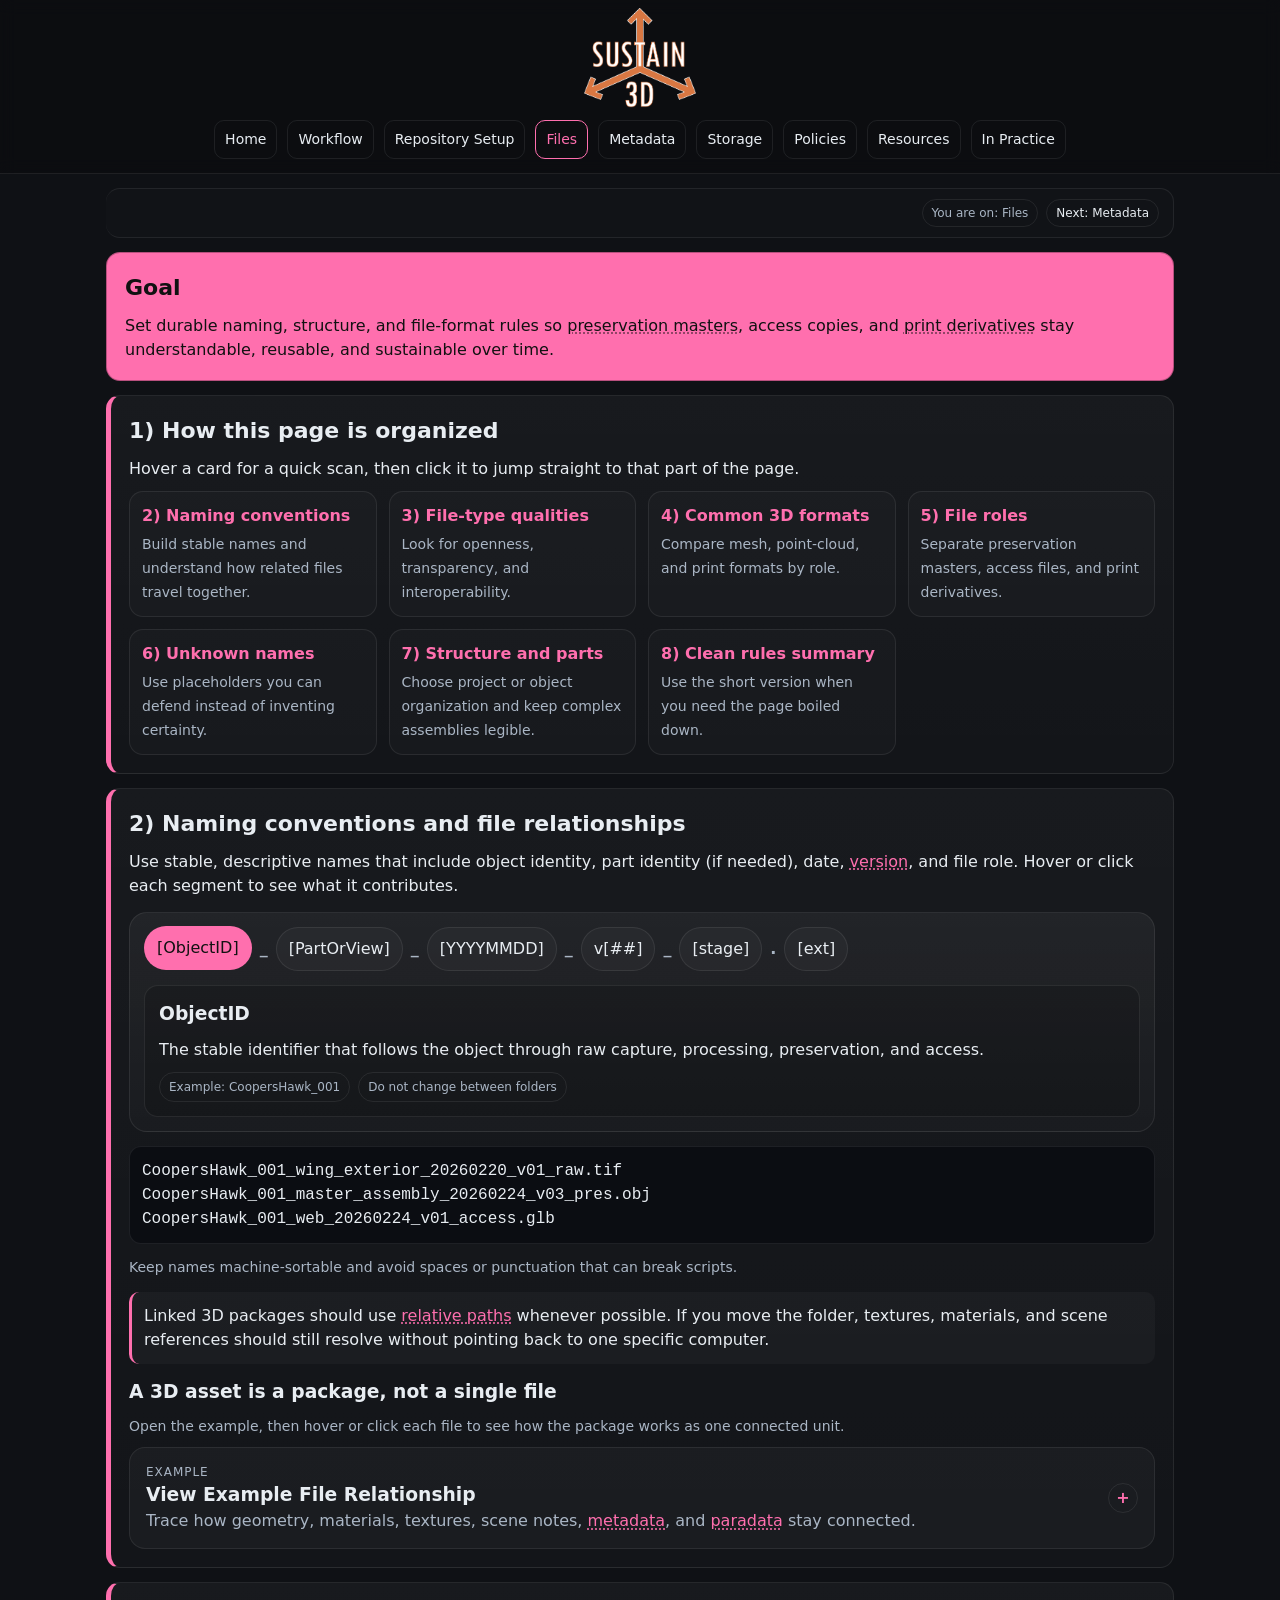
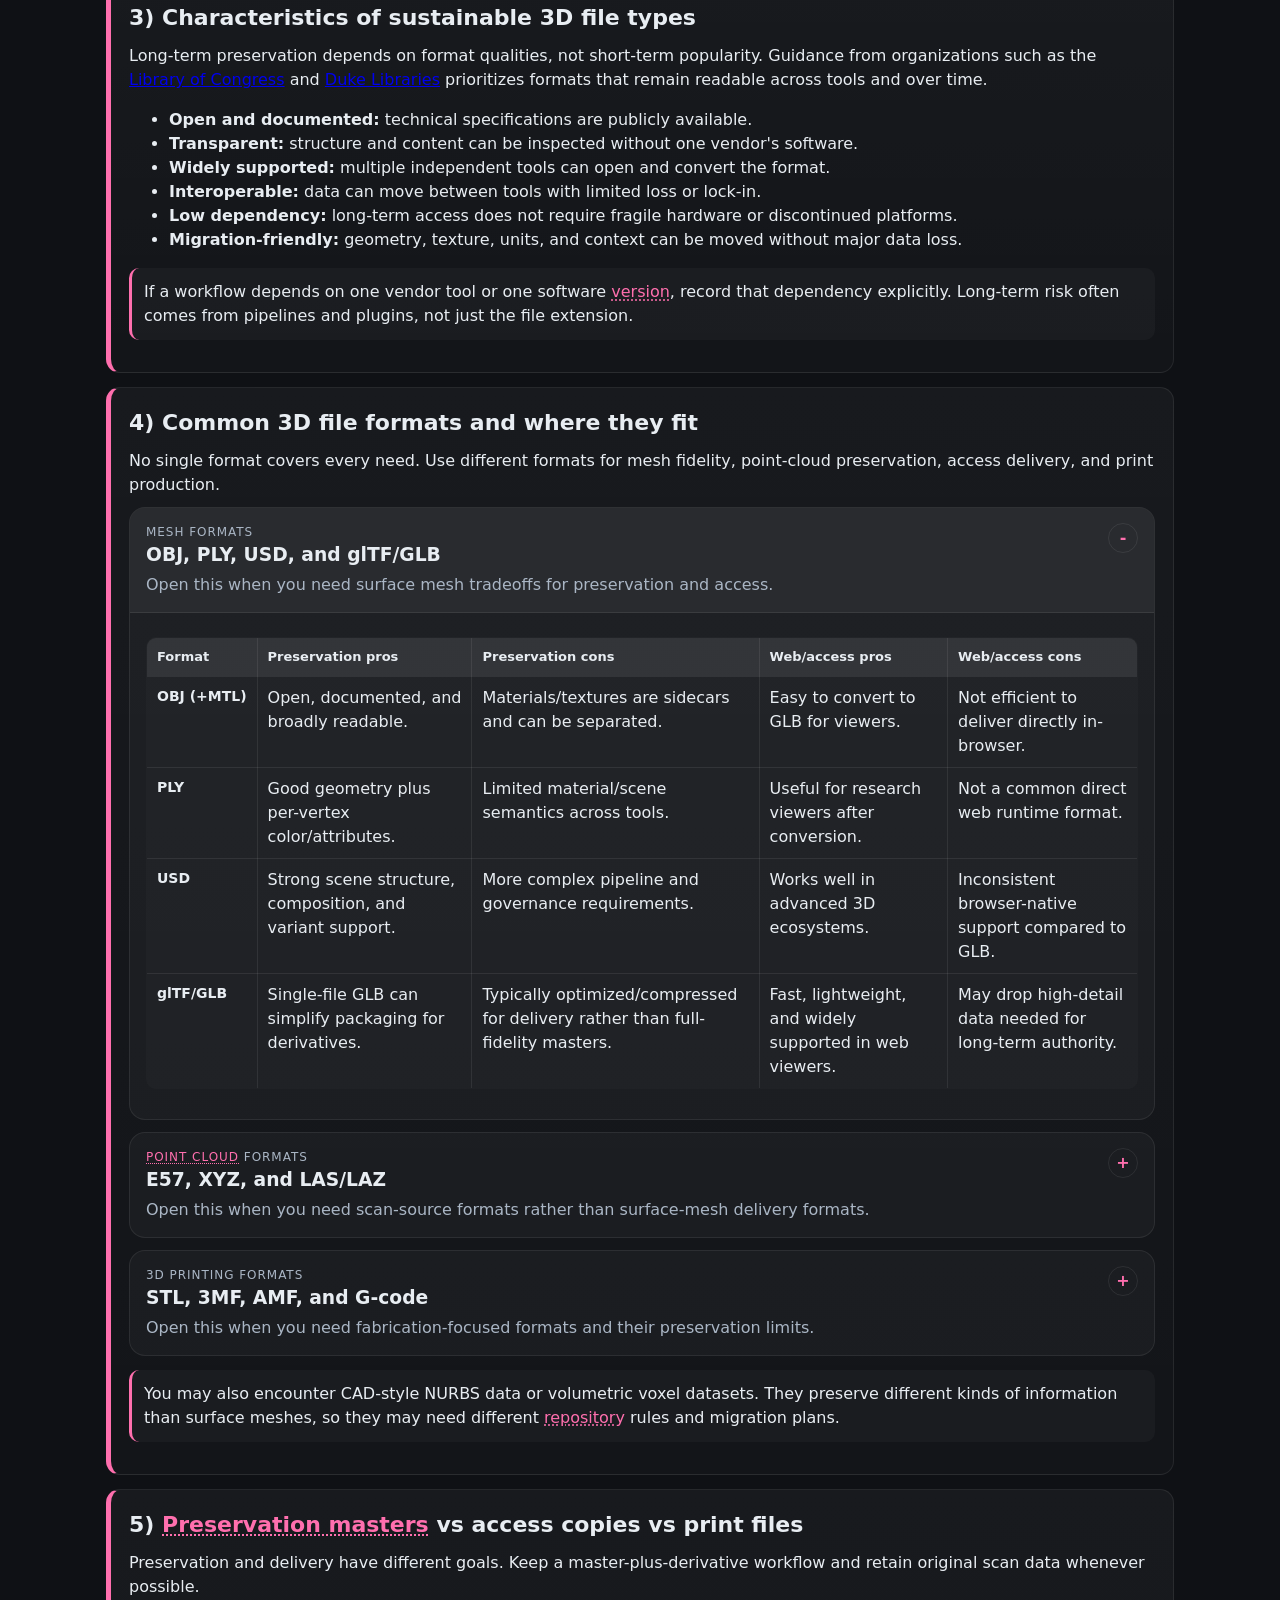
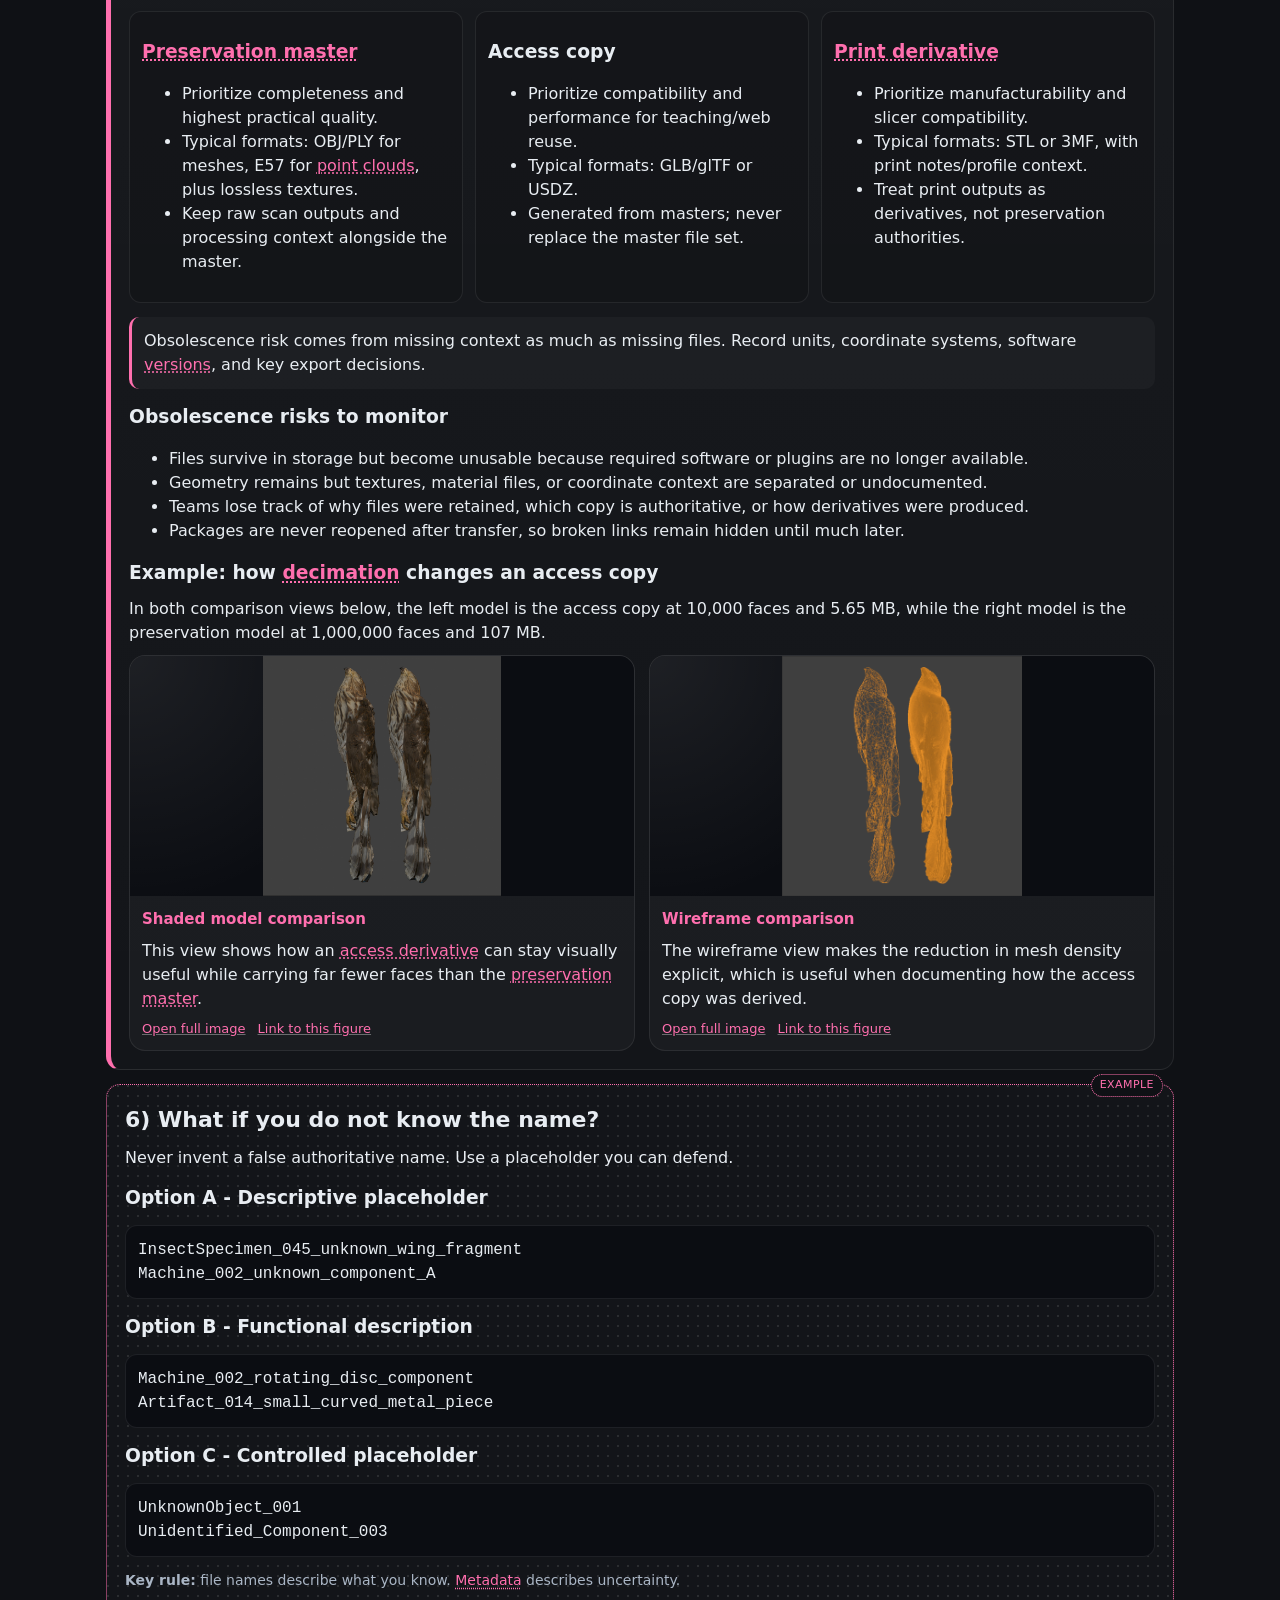
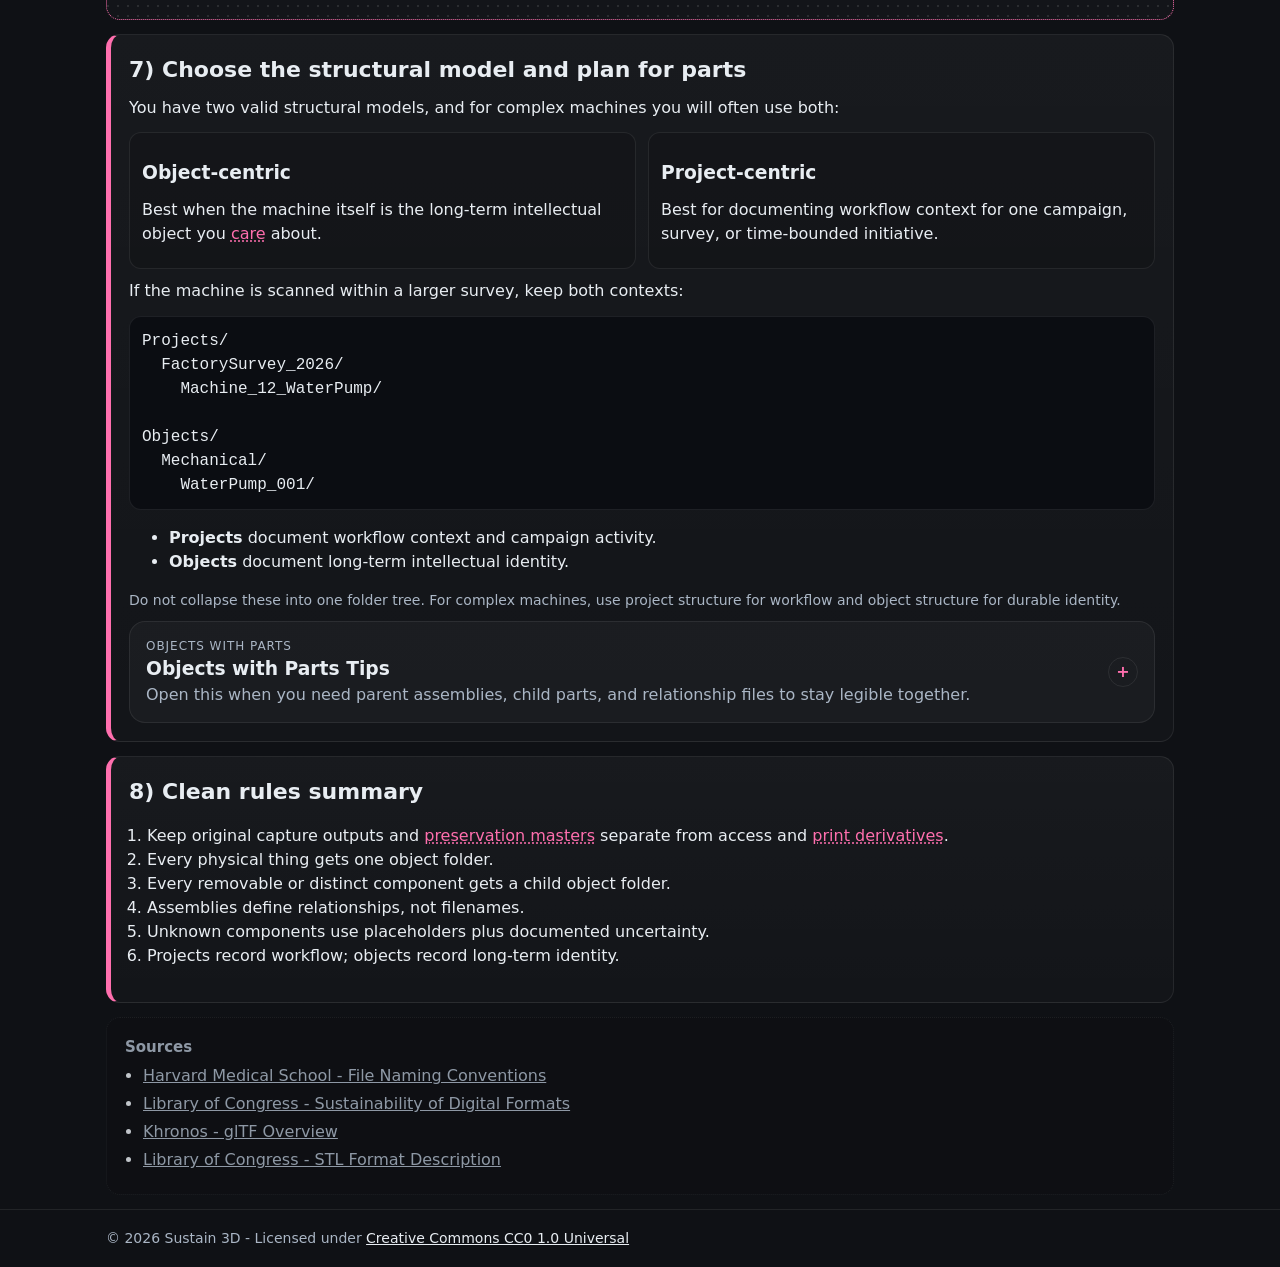
==== commit 292084c5: "Add linked-media cards and glossary terms Center navigation and add UI/styles for linked media previ" ====
--- a/docs/files.html
+++ b/docs/files.html
@@ -129,15 +129,15 @@
         <div class="reveal-body">
       <p>The thesis treats 3D data as a compound object. Below are the pieces that may need to travel together:</p>
 
-      <div class="explainer asset-explainer" data-explainer="asset-package">
-        <div class="asset-pack" aria-label="Interactive 3D asset package">
-          <button type="button" class="asset-piece" data-explainer-target="asset-geometry"><strong>.OBJ</strong><span>Geometry mesh</span></button>
-          <button type="button" class="asset-piece" data-explainer-target="asset-textures"><strong>.tiif</strong><span>Texture image</span></button>
-          <button type="button" class="asset-piece" data-explainer-target="asset-materials"><strong>.mtl</strong><span>Material links</span></button>
-          <button type="button" class="asset-piece" data-explainer-target="asset-scene"><strong>.json</strong><span>Scene or assembly data</span></button>
-          <button type="button" class="asset-piece" data-explainer-target="asset-metadata"><strong>Metadata.txt</strong><span>Object metadata</span></button>
-          <button type="button" class="asset-piece" data-explainer-target="asset-paradata"><strong>paradata.txt</strong><span>Process notes</span></button>
-        </div>
+        <div class="explainer asset-explainer" data-explainer="asset-package">
+          <div class="asset-pack" aria-label="Interactive 3D asset package">
+            <button type="button" class="asset-piece" data-explainer-target="asset-geometry"><strong>.OBJ</strong><span>Geometry mesh</span></button>
+            <button type="button" class="asset-piece" data-explainer-target="asset-textures"><strong>.PNG</strong><span>Texture image</span></button>
+            <button type="button" class="asset-piece" data-explainer-target="asset-materials"><strong>.mtl</strong><span>Material links</span></button>
+            <button type="button" class="asset-piece" data-explainer-target="asset-scene"><strong>.json</strong><span>Scene or assembly data</span></button>
+            <button type="button" class="asset-piece" data-explainer-target="asset-metadata"><strong>Metadata.txt</strong><span>Object metadata</span></button>
+            <button type="button" class="asset-piece" data-explainer-target="asset-paradata"><strong>paradata.txt</strong><span>Process notes</span></button>
+          </div>
 
         <div class="explainer-panels">
           <article class="explainer-panel" data-explainer-panel="asset-geometry">
@@ -146,7 +146,7 @@
           </article>
           <article class="explainer-panel" data-explainer-panel="asset-textures">
             <h3>Texture image</h3>
-            <p><strong>CoopersHawk_001_feather_diffuse.tif</strong> carries color and surface detail. If it gets separated from the mesh and material file, the model may open with the right shape but the wrong appearance.</p>
+            <p><strong>CoopersHawk_001_feather_diffuse.png</strong> carries color and surface detail. If it gets separated from the mesh and material file, the model may open with the right shape but the wrong appearance.</p>
           </article>
           <article class="explainer-panel" data-explainer-panel="asset-materials">
             <h3>Material links</h3>
@@ -170,11 +170,54 @@
       <pre class="codeblock"><code>CoopersHawk_001_preservation_package/
   geometry/CoopersHawk_001_master_assembly_v03.obj
   materials/CoopersHawk_001_master_assembly_v03.mtl
-  textures/CoopersHawk_001_feather_diffuse.tif
+  textures/CoopersHawk_001_feather_diffuse.png
   metadata/object_metadata.txt
   metadata/paradata.txt
   assembly/assembly_relationships.json
 </code></pre>
+
+      <p class="note">Each preview below opens the full image in a new tab, and each card has its own direct page link for sharing.</p>
+      <div class="linked-media-grid">
+        <figure class="linked-media-card" id="cooperhawk-mesh-example">
+          <a class="linked-media-link" href="./assets/CooperHawk_Mesh.png" target="_blank" rel="noreferrer">
+            <img src="./assets/CooperHawk_Mesh.png" alt="Mesh-only view of the Cooper's Hawk OBJ model." />
+          </a>
+          <figcaption class="linked-media-body">
+            <h4>OBJ mesh preview</h4>
+            <p>The mesh image shows the geometry structure the OBJ carries before texture and material interpretation are applied.</p>
+            <div class="linked-media-actions">
+              <a href="./assets/CooperHawk_Mesh.png" target="_blank" rel="noreferrer">Open full image</a>
+              <a href="#cooperhawk-mesh-example">Link to this figure</a>
+            </div>
+          </figcaption>
+        </figure>
+        <figure class="linked-media-card" id="cooperhawk-texture-example">
+          <a class="linked-media-link" href="./assets/CooperHawk_Texture.png" target="_blank" rel="noreferrer">
+            <img src="./assets/CooperHawk_Texture.png" alt="Texture PNG used with the Cooper's Hawk model." />
+          </a>
+          <figcaption class="linked-media-body">
+            <h4>PNG texture preview</h4>
+            <p>The texture image supplies the surface color data that the material file maps back onto the mesh.</p>
+            <div class="linked-media-actions">
+              <a href="./assets/CooperHawk_Texture.png" target="_blank" rel="noreferrer">Open full image</a>
+              <a href="#cooperhawk-texture-example">Link to this figure</a>
+            </div>
+          </figcaption>
+        </figure>
+        <figure class="linked-media-card" id="cooperhawk-material-example">
+          <a class="linked-media-link" href="./assets/CooperHawk_Material.png" target="_blank" rel="noreferrer">
+            <img src="./assets/CooperHawk_Material.png" alt="Rendered material view of the Cooper's Hawk model." />
+          </a>
+          <figcaption class="linked-media-body">
+            <h4>MTL rendered preview</h4>
+            <p>This rendered view represents the appearance produced when the material instructions successfully connect the mesh to its texture.</p>
+            <div class="linked-media-actions">
+              <a href="./assets/CooperHawk_Material.png" target="_blank" rel="noreferrer">Open full image</a>
+              <a href="#cooperhawk-material-example">Link to this figure</a>
+            </div>
+          </figcaption>
+        </figure>
+      </div>
 
       <ul>
         <li>Keep linked sidecars together as one identifiable package.</li>
@@ -414,6 +457,36 @@
         <li>Teams lose track of why files were retained, which copy is authoritative, or how derivatives were produced.</li>
         <li>Packages are never reopened after transfer, so broken links remain hidden until much later.</li>
       </ul>
+      <h3>Example: how decimation changes an access copy</h3>
+      <p>In both comparison views below, the left model is the access copy at 10,000 faces and 5.65 MB, while the right model is the preservation model at 1,000,000 faces and 107 MB.</p>
+      <div class="linked-media-grid">
+        <figure class="linked-media-card" id="cooperhawk-decimation-model">
+          <a class="linked-media-link" href="./assets/CooperHawk_Decimation_Model.png" target="_blank" rel="noreferrer">
+            <img src="./assets/CooperHawk_Decimation_Model.png" alt="Side-by-side shaded comparison of access and preservation Cooper's Hawk models, with the access copy on the left and preservation model on the right." />
+          </a>
+          <figcaption class="linked-media-body">
+            <h4>Shaded model comparison</h4>
+            <p>This view shows how an access derivative can stay visually useful while carrying far fewer faces than the preservation master.</p>
+            <div class="linked-media-actions">
+              <a href="./assets/CooperHawk_Decimation_Model.png" target="_blank" rel="noreferrer">Open full image</a>
+              <a href="#cooperhawk-decimation-model">Link to this figure</a>
+            </div>
+          </figcaption>
+        </figure>
+        <figure class="linked-media-card" id="cooperhawk-decimation-wireframe">
+          <a class="linked-media-link" href="./assets/CooperHawk_Decimation_Wireframe.png" target="_blank" rel="noreferrer">
+            <img src="./assets/CooperHawk_Decimation_Wireframe.png" alt="Side-by-side wireframe comparison of access and preservation Cooper's Hawk models, with the access copy on the left and preservation model on the right." />
+          </a>
+          <figcaption class="linked-media-body">
+            <h4>Wireframe comparison</h4>
+            <p>The wireframe view makes the reduction in mesh density explicit, which is useful when documenting how the access copy was derived.</p>
+            <div class="linked-media-actions">
+              <a href="./assets/CooperHawk_Decimation_Wireframe.png" target="_blank" rel="noreferrer">Open full image</a>
+              <a href="#cooperhawk-decimation-wireframe">Link to this figure</a>
+            </div>
+          </figcaption>
+        </figure>
+      </div>
     </section>
 
     <section class="card area example-box">
--- a/docs/css/style.css
+++ b/docs/css/style.css
@@ -49,7 +49,7 @@
 header h1 { color: #fff; }
 header p { margin: 2px 0 0; color: #d5dde7; font-size: 14px; }
 
-nav { display: flex; flex-wrap: wrap; gap: 10px; padding: 0 0 14px; }
+nav { display: flex; flex-wrap: wrap; gap: 10px; padding: 0 0 14px; justify-content: center; }
 nav a {
   color: var(--text);
   text-decoration: none;
@@ -525,6 +525,23 @@
 
 .resource-group h3 { margin-top: 0; }
 .resource-group ul { margin: 0; padding-left: 18px; }
+
+body.page-resources main a {
+  color: #f1d2b2;
+  text-decoration-color: rgba(241,210,178,.68);
+  text-underline-offset: 2px;
+}
+
+body.page-resources main a:hover,
+body.page-resources main a:focus-visible {
+  color: #fff2e5;
+  text-decoration-color: currentColor;
+}
+
+body.page-resources .start-here .chip-link {
+  color: var(--text);
+  text-decoration: none;
+}
 
 .glossary { display: grid; grid-template-columns: 1fr; gap: 10px; }
 
@@ -1050,6 +1067,73 @@
   padding: 16px;
 }
 
+.linked-media-grid {
+  display: grid;
+  grid-template-columns: repeat(auto-fit, minmax(240px, 1fr));
+  gap: 14px;
+}
+
+.linked-media-card {
+  margin: 0;
+  border: 1px solid var(--border);
+  border-radius: 16px;
+  overflow: hidden;
+  background: rgba(255,255,255,.03);
+  scroll-margin-top: 130px;
+}
+
+.linked-media-card:target {
+  border-color: var(--page-accent, var(--accent));
+  box-shadow: 0 0 0 1px var(--page-accent, var(--accent));
+}
+
+.linked-media-link {
+  display: block;
+  background:
+    radial-gradient(circle at top left, rgba(255,255,255,.08), transparent 45%),
+    #0b0d12;
+}
+
+.linked-media-link img {
+  display: block;
+  width: 100%;
+  height: 240px;
+  object-fit: contain;
+}
+
+.linked-media-body {
+  display: grid;
+  gap: 8px;
+  padding: 12px;
+}
+
+.linked-media-body h4 {
+  margin: 0;
+}
+
+.linked-media-body p {
+  margin: 0;
+}
+
+.linked-media-actions {
+  display: flex;
+  flex-wrap: wrap;
+  gap: 12px;
+  font-size: 13px;
+}
+
+.linked-media-actions a {
+  color: var(--page-accent, var(--accent));
+  text-decoration-color: rgba(255,255,255,.35);
+  text-decoration-thickness: 1px;
+}
+
+.linked-media-actions a:hover,
+.linked-media-actions a:focus-visible {
+  color: #fff;
+  text-decoration-color: currentColor;
+}
+
 .split-grid {
   display: grid;
   grid-template-columns: repeat(2, minmax(0, 1fr));
